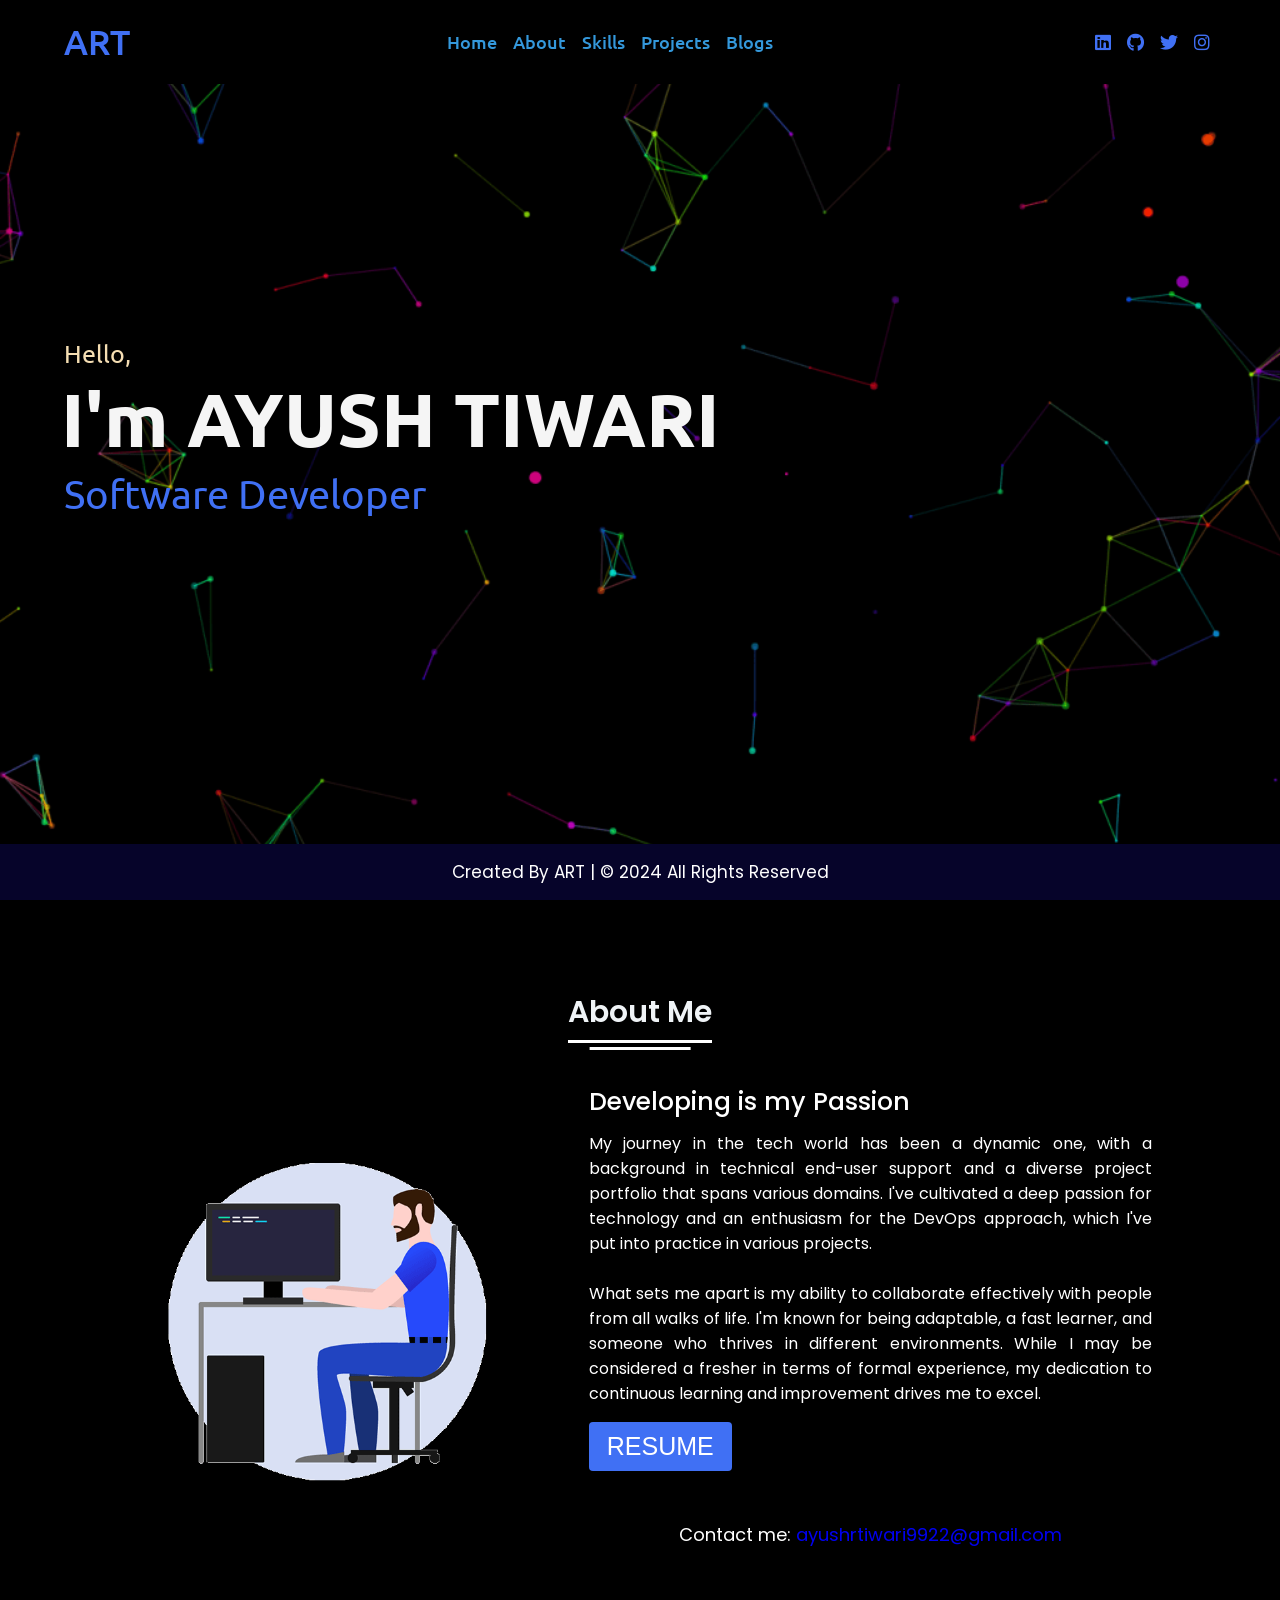
==== index.html @ af5b987f "Update index.html" ====
<!DOCTYPE html>
<!-- Website - www.codingnepalweb.com -->
<html lang="en" dir="ltr">
  <head>
    <meta charset="UTF-8" />
    <title>AYUSH TIWARI | Portfolio</title>
    <link rel="shortcut icon" type="image/x-icon" href="images/favicon.png">

    <link rel="stylesheet" href="style.css" />
    <!-- Fontawesome CDN Link -->
    <link rel="stylesheet" href="https://cdnjs.cloudflare.com/ajax/libs/font-awesome/5.15.2/css/all.min.css" />
    <link rel="stylesheet" type="text/css" href="https://cdnjs.cloudflare.com/ajax/libs/animate.css/4.1.1/animate.min.css">
    <meta name="viewport" content="width=device-width, initial-scale=1.0" />
  </head>
  <body>
    <!-- Move to up button -->
    <div class="scroll-button">
      <a href="#home"><i class="fas fa-arrow-up"></i></a>
    </div>
    <!-- navgaition menu -->
    <nav>
      <div class="navbar">
        <div class="logo"><a href="#">ART</a></div>
        <ul class="menu">
          <li><a href="#home">Home</a></li>
          <li><a href="#about">About</a></li>
          <li><a href="skills.html">Skills</a></li>
          <li><a href="project.html">Projects</a></li>
          <li><a href="https://tiwariayush.hashnode.dev/">Blogs</a></li>
         
          <div class="cancel-btn">
            <i class="fas fa-times"></i>
          </div>
        </ul>
        <div class="media-icons">
          <a href="https://www.linkedin.com/in/ayushrtiwari11/"><i class="fab fa-linkedin"></i></a>
          <a href="https://github.com/AyushTiwari1107">  <i class="fab fa-github"></i></a>
          <a href="https://twitter.com/ayushtiwari2070"><i class="fab fa-twitter"></i>
          <a href="https://www.instagram.com/im_ayush_tiwari11"><i class="fab fa-instagram"></i>
        </a>
        </div>
      </div>
      <div class="menu-btn">
        <i class="fas fa-bars"></i>
      </div>
    </nav>

    <!-- Home Section Start -->
    <section class="home" id="home">
      <div class="home-content">
        <div class="text">
          <div class="text-one animated fadeIn">Hello,</div>
          <div class="text-two animated slideInLeft">I'm AYUSH TIWARI</div>
          <div class="text-three animated slideInRight">Software Developer</div>
        </div>
      </div>
    </section>

    <!-- About Section Start -->
    <section class="about" id="about">
      <div class="content">
        <div class="title"><span>About Me</span></div>
        <div class="about-details">
          <div class="left">
            <img src="images/about.gif" alt="" />
          </div>
          <div class="right">
            <div class="topic">Developing is my Passion</div>
            <p>
                My journey in the tech world has been a dynamic one, with a background in technical end-user support and a diverse project portfolio that spans various domains. I've cultivated a deep passion for technology and an enthusiasm for the DevOps approach, which I've put into practice in various projects.
</p><br><p>
                What sets me apart is my ability to collaborate effectively with people from all walks of life. I'm known for being adaptable, a fast learner, and someone who thrives in different environments. While I may be considered a fresher in terms of formal experience, my dedication to continuous learning and improvement drives me to excel.
                
            
            </p>
            <div class="button">
  <a href="https://ayush3020.tiiny.site/">
    <button>RESUME</button>
  </a>  
</div>
<div class="center-line">
  Contact me: <a href="https://mail.google.com/"  class="email-link">ayushrtiwari9922@gmail.com</a>
</div>
        </div>
      </div>
    </section>
    <!-- My Skill Section Start 
  Section Tag and Other Div will same where we need to put same CSS 
    <section class="skills" id="skills">
      <div class="content">
        <div class="title"><span>My Skills</span></div>
        <div class="skills-details">
          <div class="text">
            <div class="topic">Skills Reflects Our Knowledge</div>
            <div class="aboutline">
           Languages: Java, Python, C, Javascript, PHP, HTML, CSS <br>
            Cloud Computing : Azure & AWS <br>
               Database : MySQL <br>
                   Devops tools : Selenium, Jenkins, Ansible ,Docker ,Jira <br>
                       Others: Mobile Development, Backend Development, Web Frontend, UI Design <br>
                    </div>
          </div>
          <div class="boxes">
            <div class="box">
              <div class="topic">JAVA</div>
              <div class="per">90%</div>
            </div>
            <div class="box">
              <div class="topic">DEVOPS</div>
              <div class="per">80%</div>
            </div>
            <div class="box">
              <div class="topic">JavaScript</div>
              <div class="per">70%</div>
            </div>
            <div class="box">
              <div class="topic">SQL</div>
              <div class="per">60%</div>
            </div>
          </div>
        </div>
      </div>
    </section>

  My Services Section Start
    <section class="services" id="services">
      <div class="content">
        <div class="title"><span>My Projects</span></div>
        <div class="boxes">
          <div class="box">
            <div class="icon">
              <i class="fas fa-desktop"></i>
            </div>
            <div class="topic">Virtual Debate System</div>
            <p>Developed an online platform enabling users to schedule, participate-in, and watch real time debates.</p>
        
            <p>Designed and developed a User Dashboard for personalized user experiences.</p>
            <p>Implemented Virtual Debate Scheduling with Agaro.io for efficient management.</p>
            <p>Enabled Real-time Video Streaming through WebRTC technology.</p>
          
          </div>
          <div class="box">
            <div class="icon">
                <i class="fas fa-comment"></i>

            </div>
            <div class="topic">Chatting Application</div>
            <p>Designed and implemented user-friendly interfaces, integrated multimedia sharing, and ensured data
                encryption for security.</p>
            <p>Demonstrated strong problem-solving, teamwork, and software development skills in delivering a user-centric
                communication tool.</p>
          </div>
          <div class="box">
            <div class="icon">
                <i class="fas fa-university"></i>
            </div>
            <div class="topic">Bank Management System</div>
            <p>Online Platform to run and manage all the bank functionalities.</p>
            <p> Designed and deployed user-friendly interfaces for account management, transaction processing, and
                customer interactions.
            </p><p> Showcased proficiency in software development, significantly enhancing the bank's operational efficiency and
                customer service quality.</p>
          </div>
          <div class="box">
            <div class="icon">
                <i class="fas fa-train"></i>

            </div>
            <div class="topic">Railway Ticket Booking System</div>
            <p>Designed and implemented user-friendly interfaces for ticket reservations, cancellations, and inquiries.</p>
        <p> Integrated payment gateways for seamless transactions. </p> 
        <p>Developed a secure authentication system for user accounts and profiles.</p>
    <p> Engineered a real-time ticket availability checker using database technologies (e.g. SQL)</p>
          </div>
          <div class="box">
            <div class="icon">
                <i class="fas fa-heart"></i>

            </div>
            <div class="topic">Health and Fitness Application</div>
            <p>Empowers users to track their physical activities, monitor nutrition, and set personalized health goals. </p> <p>It provides a comprehensive platform for improving overall well-being through workout plans, nutrition tracking, and community support, all easily accessible on mobile devices.</p>
          </div>
          <div class="box">
            <div class="icon">
                <i class="fas fa-music"></i>
            </div>
            <div class="topic">Music Player GUI</div>
            <p>Provides users an intuitive interface for users to play, organize, and control their music library. </p> <p> It typically features playback controls, a playlist view, and options for searching and categorizing songs, enhancing the user's music listening experience.</p>
          </div>
        </div>
      </div>
    </section>

     Contact Me section Start 
    <section class="contact" id="contact">
      <div class="content">
        <div class="title"><span>Contact Me</span></div>
       
         
           
        <div class="row mt-4">
           

            <div class="col-lg-6">
             
            <form action="#" method="post">
                    <input type="text" name="name" class="form-control mt-3" placeholder="Name">
                    <input type="email" name="email" class="form-control mt-3" placeholder="Email">
                    <input type="text" name="subject" class="form-control mt-3" placeholder="Subject">
                    <div class="mb-3 mt-3">
                        <textarea class="form-control" rows="5" id="comment" name="project_details" placeholder="Project Details"></textarea>
                    </div>
                
                <button name="submit" type="submit" class="btn btn-success mt-3">Contact Me</button>
                </form>
                
            </div>

        </div>

        </div>
      </div>
    </section>
-->
    <!-- Footer Section Start -->
    <footer>
      <div class="text">
        <span>Created By ART</a> | &#169; 2024 All Rights Reserved</span>
      </div>
    </footer>

    <script src="script.js"></script>
  </body>
</html>
---- style.css ----
/* Google Font CDN Link */
@import url('https://fonts.googleapis.com/css2?family=Poppins:wght@400;500;600;700&family=Ubuntu:wght@400;500;700&display=swap');
*{
  margin: 0;
  padding: 0;
  box-sizing: border-box;
  text-decoration: none;
  scroll-behavior: smooth;
}

/* Custom Scroll Bar CSS */
::-webkit-scrollbar {
    width: 10px;
}
::-webkit-scrollbar-track {
    background: #06042a;
}
::-webkit-scrollbar-thumb {
    background: #06042a;
    border-radius: 12px;
    transition: all 0.3s ease;
}

::-webkit-scrollbar-thumb:hover {
    background: #06042a;
}
/* navbar styling */
nav{
  position: fixed;
  width: 100%;
  padding: 20px 0;
  z-index: 998;
  transition: all 0.3s ease;
  font-family: 'Ubuntu', sans-serif;
}




nav.sticky{
  background: #06042a;
  padding: 13px 0;
}
nav .navbar{
  width: 90%;
  display: flex;
  justify-content: space-between;
  align-items: center;
  margin: auto;
}
nav .navbar .logo a{
  font-weight: 500;
  font-size: 35px;
  color: #4070f4;
}
nav.sticky .navbar .logo a{
  color: #fff;
}
nav .navbar .menu{
  display: flex;
  position: relative;
}
nav .navbar .menu li{
  list-style: none;
  margin: 0 8px;
}
.navbar .menu a{
  font-size: 18px;
  font-weight: 500;
  color: #3498db;
  padding: 6px 0;
  transition: all 0.4s ease;
}
.navbar .menu a:hover{
  color: #4070f4;
}
nav.sticky .menu a{
  color: #FFF;
}
nav.sticky .menu a:hover{
  color: #0E2431;
}
.navbar .media-icons a{
  color: #4070f4;
  font-size: 18px;
  margin: 0 6px;
}
nav.sticky .media-icons a{
  color: #FFF;
}

/* Side Navigation Menu Button CSS */
nav .menu-btn,
.navbar .menu .cancel-btn{
  position: absolute;
  color: #fff;
  right: 30px;
  top: 20px;
  font-size: 20px;
  cursor: pointer;
  transition: all 0.3s ease;
  display: none;
}
nav .menu-btn{
  color: #4070f4;
}
nav.sticky .menu-btn{
  color: #FFF;
}
.navbar .menu .menu-btn{
  color: #fff;
}

/* home section styling */
.home{
  height: 100vh;
  width: 100%;
  background: url("images/background.webp") no-repeat;
  background-size: cover;
  background-position: center;
  background-attachment: fixed;
  font-family: 'Ubuntu', sans-serif;
}
.home .home-content{
  width: 90%;
  height: 100%;
  margin: auto;
  display: flex;
  flex-direction: column;
  justify-content: center;
}
.home .text-one{
  font-size: 25px;
  color: wheat;
}
.home .text-two{
  color: whitesmoke;
  font-size: 75px;
  font-weight: 600;
  margin-left: -3px;
}
.home .text-three{
  font-size: 40px;
  margin: 5px 0;
  color: #4070f4;
}
.home .text-four{
  font-size: 23px;
  margin: 5px 0;
  color: #0E2431;
}
.home .button{
  margin: 14px 0;
}
.home .button button{
  outline: none;
  padding: 8px 16px;
  border-radius: 6px;
  font-size: 25px;
  font-weight: 400;
  background: #4070f4;
  color: #fff;
  cursor: pointer;
  border: 2px solid transparent;
  transition: all 0.4s ease;
}
.home .button button:hover{
  border-color: whitesmoke;
  background-color: #06042a;
  color: #4070f4;
}

/* Add these animations to your stylesheet */
.animated {
  animation-duration: 1s;
  animation-fill-mode: both;
}

@keyframes fadeIn {
  from {
    opacity: 0;
  }
  to {
    opacity: 1;
  }
}

@keyframes slideInLeft {
  from {
    transform: translateX(-100px);
    opacity: 0;
  }
  to {
    transform: translateX(0);
    opacity: 1;
  }
}

@keyframes slideInRight {
  from {
    transform: translateX(100px);
    opacity: 0;
  }
  to {
    transform: translateX(0);
    opacity: 1;
  }
}




.center-line :hover {
    color: #3498db; 
    transition: color 0.3s;/* Change the text color to a bright color, e.g., #ff8c00, on hover */
}


.center-line {
  text-align: center;
  color: #fff; /* White font color */
  background-color: #000; /* Background color */
  padding: 10px;
  font-size: 18px;
  margin-top: 40px; /* Adjust this value to shift the line downwards */
}



/* About Section Styling */

section{
  background-color: black;
  padding-top: 40px;
  padding-bottom: 80px;
}
section .content{
  background-color: black;
  width: 80%;
  margin: 50px auto;
  font-family: 'Poppins', sans-serif;
}
.about .about-details{
  background-color: black;
  display: flex;
  justify-content: space-between;
  align-items: center;
}
section .title{
  display: flex;
  justify-content: center;
  margin-bottom: 40px;
}
section .title span{
  color: #eff3f6;
  font-size: 30px;
  font-weight: 600;
  position: relative;
  padding-bottom: 8px;
}
section .title span::before,
section .title span::after{
  content: '';
  position: absolute;
  height: 3px;
  width: 100%;
  background: #fff;
  left: 0;
  bottom: 0;
}
section .title span::after{
  bottom: -7px;
  width: 70%;
  left: 50%;
  transform: translateX(-50%);
}
.about .about-details .left{
  width: 45%;
}
.about .left img{
  height: 400px;
  width: 400px;
  object-fit: cover;
  border-radius: 12px;
}
.about-details .right{
  width: 55%;
}
section  .topic{
  color: #fff;
  font-size: 25px;
  font-weight: 500;
  margin-bottom: 10px;
}

section  .aboutline{
    color: #FFF;
    font-size: 20px;
    font-weight: 500;
    margin-bottom: 10px;
  }
.about-details .right p{
  text-align: justify;
  color: #FFF;
}
section .button{
  margin: 16px 0;
}
section .button button{
  outline: none;
  padding: 8px 16px;
  border-radius: 4px;
  font-size: 25px;
  font-weight: 400;
  background: #4070f4;
  color: #fff;
  border: 2px solid transparent;
  cursor: pointer;
  transition: all 0.4s ease;
}
section .button button:hover{
  border-color: #4070f4;
  background-color: #fff;
  color: #4070f4;
}

 /* My Skills CSS */
 .skills{
   background: #F0F8FF;
 }
 .skills .content{
   padding: 40px 0;
 }
 .skills .skills-details{
   display: flex;
   justify-content: space-between;
   align-items: center;
 }
 .skills-details .text{
   width: 50%;
 }
 .skills-details p{
   color: #0E2431;
   text-align: justify;
 }
.skills .skills-details .experience{
  display: flex;
  align-items: center;
  margin: 0 10px;
}
.skills-details .experience .num{
  color: #0E2431;
  font-size: 80px;
}
.skills-details .experience .exp{
  color: #0E2431;
  margin-left: 20px;
  font-size: 18px;
  font-weight: 500;
  margin: 0 6px;
}
.skills-details .boxes{
  width: 45%;
  display: flex;
  flex-wrap: wrap;
  justify-content: space-between;
}
.skills-details .box{
  width: calc(100% / 2 - 20px);
  margin: 20px 0;
}
.skills-details .boxes .topic{
  font-size: 20px;
  color: #4070f4;
}
.skills-details .boxes .per{
  font-size: 60px;
  color: #4070f4;
}

/* My Services CSS */
.services .boxes{
  display: flex;
  flex-wrap: wrap;
  justify-content: space-between;
}
.services .boxes .box{
  margin: 20px 0;
  width: calc(100% / 3 - 20px);
  text-align: center;
  border-radius: 12px;
  padding: 30px 10px;
  box-shadow: 0 5px 10px rgba(0, 0, 0, 0.12);
  cursor: default;
  transition: all 0.4s ease;
}
.services .boxes .box:hover{
  background: #4070f4;
  color: black;
}
.services .boxes .box .icon{
  height: 50px;
  width: 50px;
  background: #4070f4;
  border-radius: 50%;
  text-align: center;
  line-height: 50px;
  font-size: 18px;
  color:black;
  margin: 0 auto 10px auto;
  transition: all 0.4s ease;
}
.boxes .box:hover .icon{
  background-color: black;
  color: #4070f4;
}
.services .boxes .box:hover .topic,
.services .boxes .box:hover p{
  color: #0E2431;
  transition: all 0.4s ease;
}
.services .boxes .box:hover .topic,
.services .boxes .box:hover p{
  color: #fff;
}
/* Contact Me CSS */
.contact{
  background: #06042a;
}
.contact .content{
  margin: 0 auto;
  padding: 30px 0;
}
.contact .text{
  width: 80%;
  text-align: center;
  margin: auto;
}

/* Footer CSS */
footer{
  background: #06042a;
  position: fixed;
  bottom: 0; 
  left: 0; 
  right: 0;
  padding: 15px 0;
  text-align: center;
  font-family: 'Poppins', sans-serif;
}
footer .text span{
  font-size: 17px;
  font-weight: 400;
  color: #fff;
}
footer .text span a{
  font-weight: 500;
  color: #FFF;
}
footer .text span a:hover{
  text-decoration: underline;
}
/* Scroll TO Top Button CSS */
.scroll-button a{
  position: fixed;
  bottom: 20px;
  right: 20px;
  color: #fff;
  background: #06042a;
  padding: 7px 12px;;
  font-size: 18px;
  border-radius: 6px;
  box-shadow: rgba(0, 0, 0, 0.15);
  display: none;
}

/* Responsive Media Query */
@media (max-width: 1190px) {
  section .content{
    width: 85%;
  }
}
@media (max-width: 1000px) {
  .about .about-details{
    justify-content: center;
    flex-direction: column;
  }
  .about .about-details .left{
    display: flex;
    justify-content: center;
    width: 100%;
  }
  .about-details .right{
    width: 90%;
    margin: 40px 0;
  }
  .services .boxes .box{
    margin: 20px 0;
    width: calc(100% / 2 - 20px);
  }
}
@media (max-width: 900px) {
  .about .left img{
    height: 350px;
    width: 350px;
  }
}

@media (max-width: 750px) {
  nav .navbar{
    width: 90%;
  }
  nav .navbar .menu{
    position: fixed;
    left: -100%;
    top: 0;
    background: #0E2431;
    height: 100vh;
    max-width: 400px;
    width: 100%;
    padding-top: 60px;
    flex-direction: column;
    align-items: center;
    transition: all 0.5s ease;
  }
  .navbar.active .menu{
    left: 0;
  }
  nav .navbar .menu a{
    font-size: 23px;
    display: block;
    color: #fff;
    margin: 10px 0;
  }
  nav.sticky .menu a:hover{
    color: #4070f4;
  }
  nav .navbar .media-icons{
    display: none;
  }
  nav .menu-btn,
  .navbar .menu .cancel-btn{
    display: block;
  }
  .home .text-two{
    font-size: 65px;
  }
  .home .text-three{
    font-size: 35px;
  }
  .skills .skills-details{
    align-items: center;
    justify-content: center;
    flex-direction: column;
  }
  .skills-details .text{
    width: 100%;
    margin-bottom: 50px;
  }
  .skills-details .boxes{
    justify-content: center;
    align-items: center;
    width: 100%;
  }
  .services .boxes .box{
    margin: 20px 0;
    width: 100%;
  }
  .contact .text{
    width: 100%;
}
}

  /* Center the form using flexbox */
  .col-lg-6 {
    display: flex;
    flex-direction: column;
    align-items: center;
    justify-content: center;
    height: 50vh;
  }

  /* Style the form elements */
  form {
    padding: 10px;
    width: 100%;
    max-width: 400px;
  }

  input[type="text"],
  input[type="email"],
  input[type="text"],
  textarea {
    width: 100%;
    padding: 10px;
    margin: 10px 0;
    border: 1px solid #ccc;
    border-radius: 5px;
    font-size: 16px;
  }

  .btn {
    background-color: #3498db;
    color: #fff;
    padding: 10px 20px;
    border: none;
    border-radius: 5px;
    cursor: pointer;
    font-size: 18px;
    transition: background-color 0.3s ease;
  }

  .btn:hover {
    background-color: #217dbb;
  }



@media (max-width: 500px){
  .home .text-two{
    font-size: 55px;
  }
  .home .text-three{
    font-size: 33px;
  }
  .skills-details .boxes .per{
    font-size: 50px;
    color: #4070f4;
  }
}




body {
  background-image: url('Images/background.webp');
  background-size: cover;
  background-repeat: no-repeat;
  background-attachment: fixed;
  background-color: #0E2431; /* Dark background color */
}

.container {
  padding-top: 20px;
  max-width: 1000px;
  margin: 0 auto;
  padding: 20px;
  border-radius: 20px;
  box-shadow: 0 0 10px rgba(0, 0, 0, 0.5);
}

.row {
  display: flex;
  flex-wrap: wrap;
  justify-content: space-between;
}

.col-lg-4 {
  flex: 0 0 calc(33.33% - 10px); /* Adjust the width of the card views with some spacing */
  margin: 5px;
}

.card-title {
text-align: center;
}
.card {
  width: 300px; 
  height: 250px; 
  background-color: #fff; /* White background color for the card views */
  border: 1px solid #ccc; /* Border color for the card views */
  border-radius: 10px;
  transition: transform 0.2s;
}

.card:hover {
  transform: scale(1.05);
}

.card-body {
  padding: 10px;
}

.servicesIcon {
  font-size: 2em;
  margin-bottom: 15px;
  color: #4070f4;
  font-size: 36px;
text-align: center;
width: 100%;
}

nav {
  position: fixed;
  width: 100%;
  padding: 20px 0;
  z-index: 998;
  transition: all 0.3s ease;
  font-family: 'Ubuntu', sans-serif;
  background-color: black; /* Black background for the navigation bar */
}

.home {
height: 100vh;
width: 100%;
background: url("images/background.webp") no-repeat;
background-size: cover;
background-position: center;
background-attachment: fixed;
font-family: 'Ubuntu', sans-serif;
}


.center-line {
text-align: center;
color: #fff; /* White font color */
background-color: #000; /* Background color */
padding: 10px;
font-size: 18px;
margin-top: 40px; /* Adjust this value to shift the line downwards */
}
.center-line :hover {
color: #3498db;
transition: color 0.3s;
}


h1 {
padding-top: 30px;
text-align: center;
color: #fff; /* White color for the "Skills" heading */
margin-bottom: 20px;
font-size: 36px; /* Customize the font size */
font-family: 'Arial', sans-serif; /* Customize the font family */
}

.text-center {
  padding-top: 80px;
  text-align: center;
}

/* Additional CSS to center the button within the div */
.text-center a {
  display: inline-block; /* Make the link a block-level element */
}


.card-footer {
  text-align: center;
  padding: 10px;
}
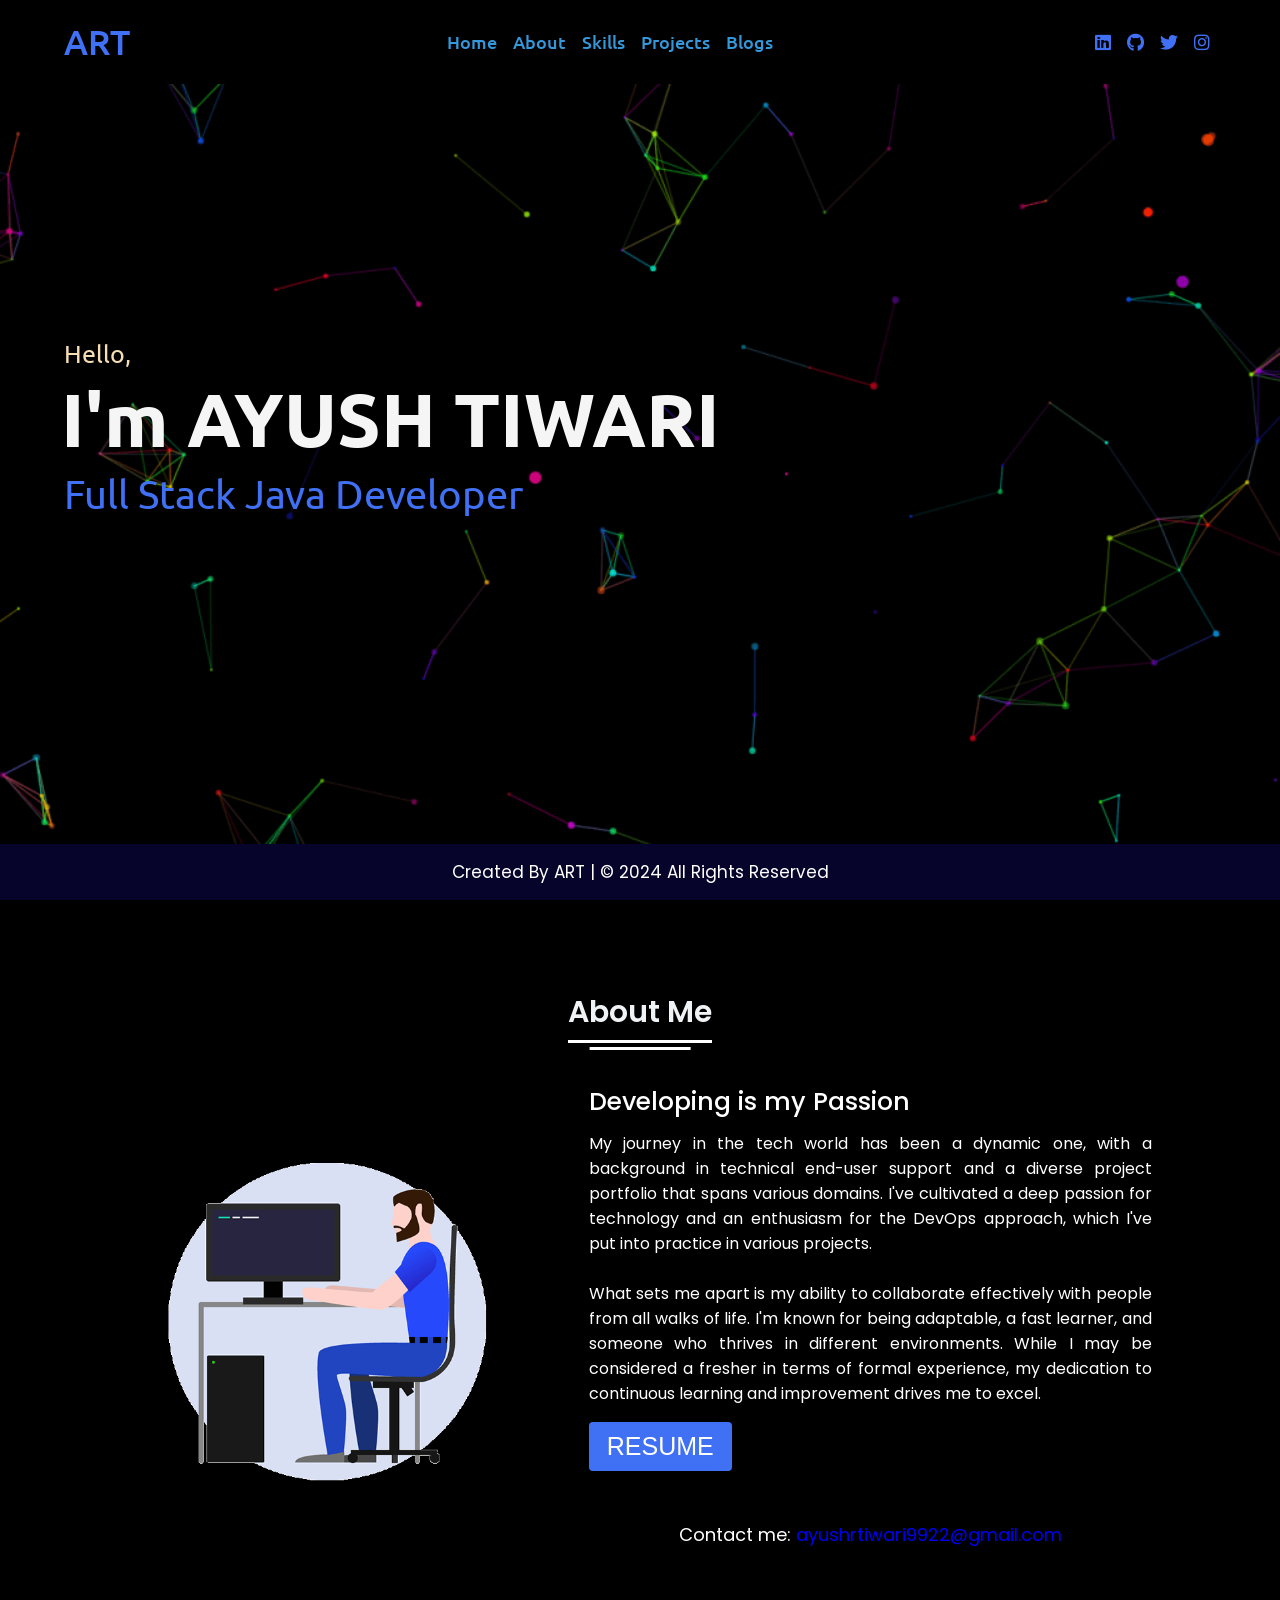
==== commit 9d759e0b: "Update index.html" ====
--- a/index.html
+++ b/index.html
@@ -51,7 +51,7 @@
         <div class="text">
           <div class="text-one animated fadeIn">Hello,</div>
           <div class="text-two animated slideInLeft">I'm AYUSH TIWARI</div>
-          <div class="text-three animated slideInRight">Software Developer</div>
+          <div class="text-three animated slideInRight">Full Stack Java Developer </div>
         </div>
       </div>
     </section>
@@ -73,11 +73,10 @@
                 
             
             </p>
-            <div class="button">
-  <a href="https://ayush3020.tiiny.site/">
-    <button>RESUME</button>
-  </a>  
-</div>
+             <div class="button">
+              <a href="Ayush Tiwari SDE.pdf" target="_blank"><button>RESUME</button></a>
+            </div>
+
 <div class="center-line">
   Contact me: <a href="https://mail.google.com/"  class="email-link">ayushrtiwari9922@gmail.com</a>
 </div>
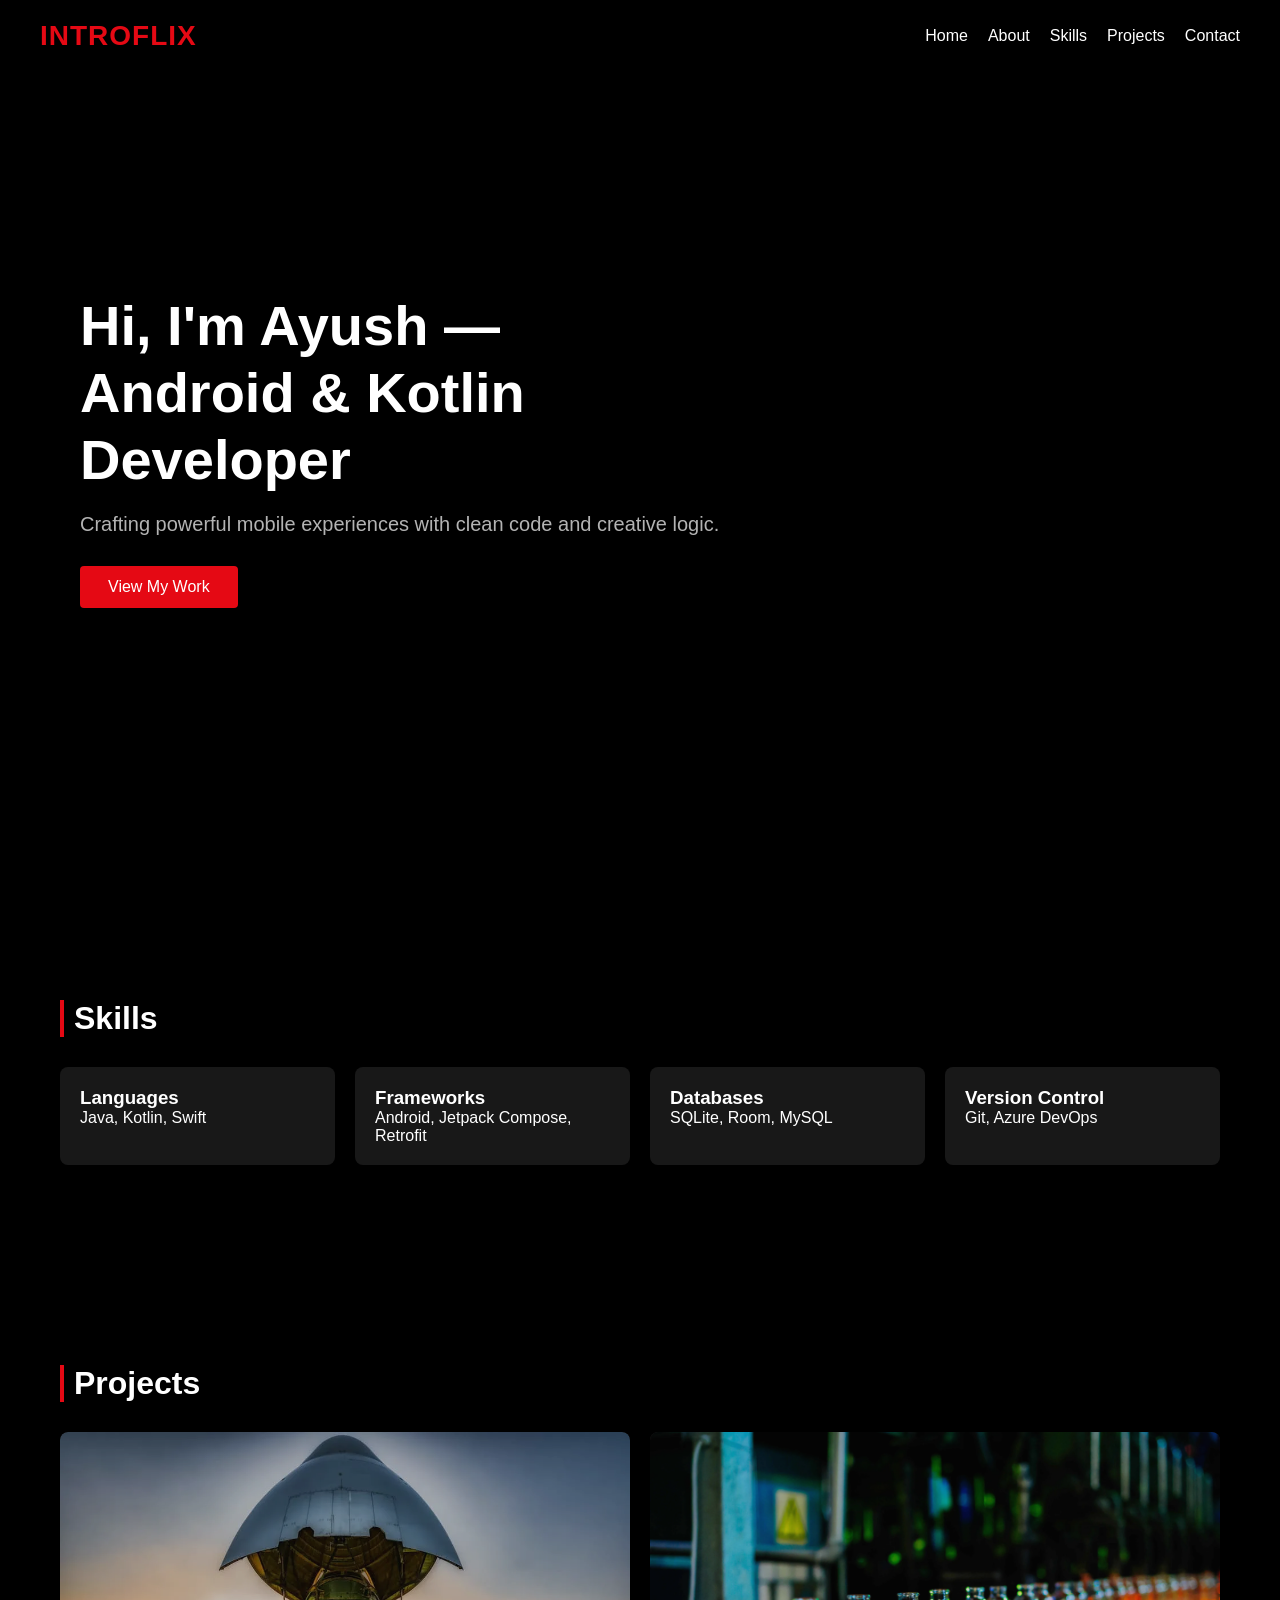
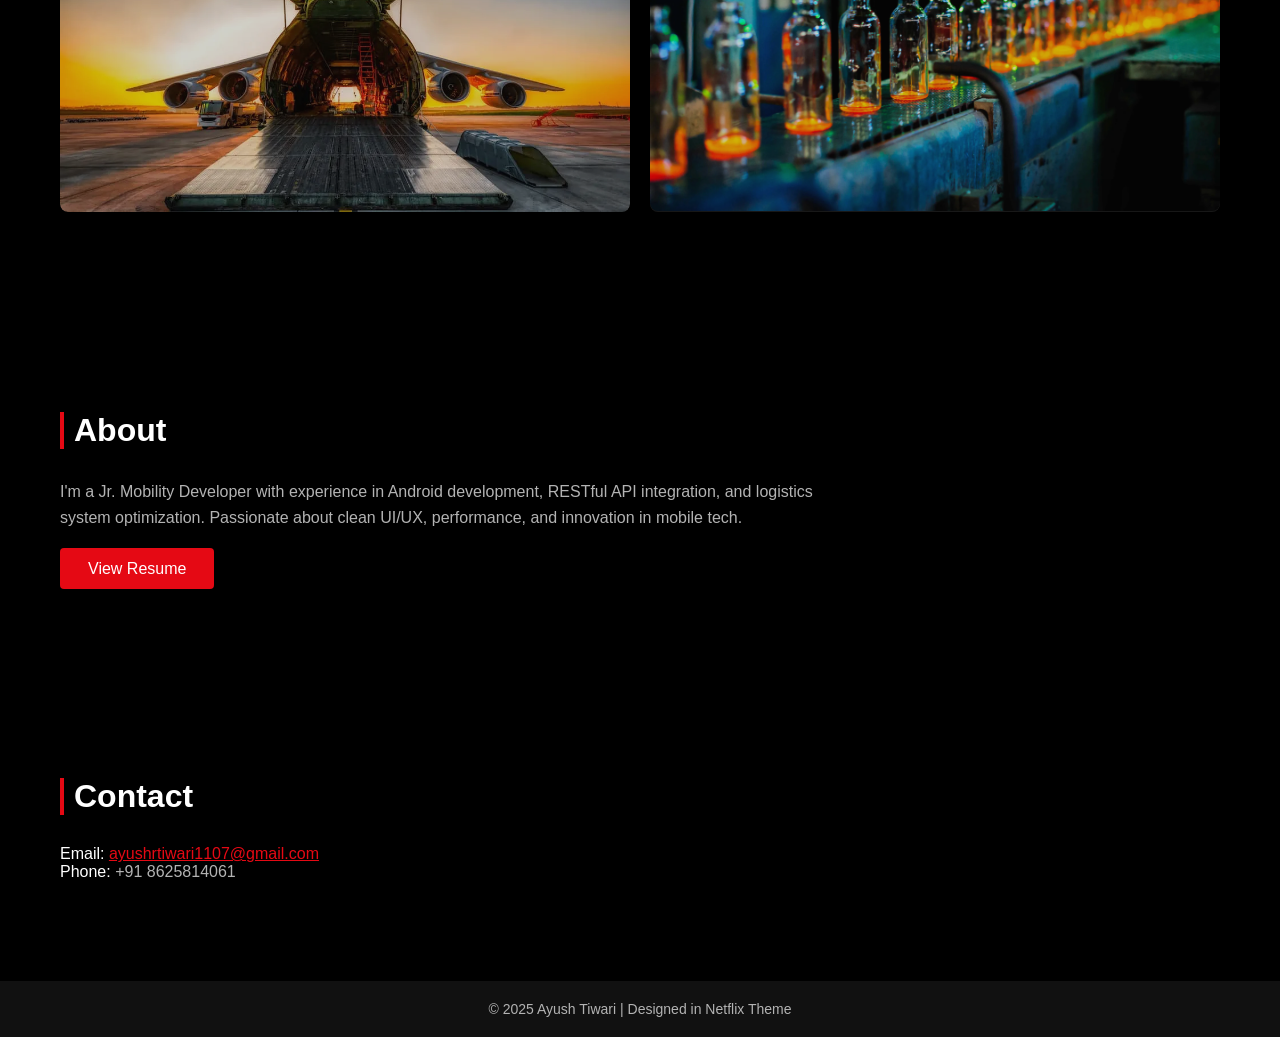
==== commit f31736c9: "portfolio file name changed" ====
--- a/index.html
+++ b/index.html
@@ -1,233 +1,128 @@
-<!DOCTYPE html>
-<!-- Website - www.codingnepalweb.com -->
-<html lang="en" dir="ltr">
-  <head>
-    <meta charset="UTF-8" />
-    <title>AYUSH TIWARI | Portfolio</title>
-    <link rel="shortcut icon" type="image/x-icon" href="images/favicon.png">
-
-    <link rel="stylesheet" href="style.css" />
-    <!-- Fontawesome CDN Link -->
-    <link rel="stylesheet" href="https://cdnjs.cloudflare.com/ajax/libs/font-awesome/5.15.2/css/all.min.css" />
-    <link rel="stylesheet" type="text/css" href="https://cdnjs.cloudflare.com/ajax/libs/animate.css/4.1.1/animate.min.css">
-    <meta name="viewport" content="width=device-width, initial-scale=1.0" />
-  </head>
-  <body>
-    <!-- Move to up button -->
-    <div class="scroll-button">
-      <a href="#home"><i class="fas fa-arrow-up"></i></a>
-    </div>
-    <!-- navgaition menu -->
-    <nav>
-      <div class="navbar">
-        <div class="logo"><a href="#">ART</a></div>
-        <ul class="menu">
-          <li><a href="#home">Home</a></li>
-          <li><a href="#about">About</a></li>
-          <li><a href="skills.html">Skills</a></li>
-          <li><a href="project.html">Projects</a></li>
-          <li><a href="https://tiwariayush.hashnode.dev/">Blogs</a></li>
-         
-          <div class="cancel-btn">
-            <i class="fas fa-times"></i>
-          </div>
-        </ul>
-        <div class="media-icons">
-          <a href="https://www.linkedin.com/in/ayushrtiwari11/"><i class="fab fa-linkedin"></i></a>
-          <a href="https://github.com/AyushTiwari1107">  <i class="fab fa-github"></i></a>
-          <a href="https://twitter.com/ayushtiwari2070"><i class="fab fa-twitter"></i>
-          <a href="https://www.instagram.com/im_ayush_tiwari11"><i class="fab fa-instagram"></i>
-        </a>
-        </div>
-      </div>
-      <div class="menu-btn">
-        <i class="fas fa-bars"></i>
-      </div>
-    </nav>
-
-    <!-- Home Section Start -->
-    <section class="home" id="home">
-      <div class="home-content">
-        <div class="text">
-          <div class="text-one animated fadeIn">Hello,</div>
-          <div class="text-two animated slideInLeft">I'm AYUSH TIWARI</div>
-          <div class="text-three animated slideInRight">Full Stack Java Developer </div>
-        </div>
-      </div>
-    </section>
-
-    <!-- About Section Start -->
-    <section class="about" id="about">
-      <div class="content">
-        <div class="title"><span>About Me</span></div>
-        <div class="about-details">
-          <div class="left">
-            <img src="images/about.gif" alt="" />
-          </div>
-          <div class="right">
-            <div class="topic">Developing is my Passion</div>
-            <p>
-                My journey in the tech world has been a dynamic one, with a background in technical end-user support and a diverse project portfolio that spans various domains. I've cultivated a deep passion for technology and an enthusiasm for the DevOps approach, which I've put into practice in various projects.
-</p><br><p>
-                What sets me apart is my ability to collaborate effectively with people from all walks of life. I'm known for being adaptable, a fast learner, and someone who thrives in different environments. While I may be considered a fresher in terms of formal experience, my dedication to continuous learning and improvement drives me to excel.
-                
-            
-            </p>
-             <div class="button">
-              <a href="Ayush Tiwari SDE.pdf" target="_blank"><button>RESUME</button></a>
-            </div>
-
-<div class="center-line">
-  Contact me: <a href="https://mail.google.com/"  class="email-link">ayushrtiwari9922@gmail.com</a>
-</div>
-        </div>
-      </div>
-    </section>
-    <!-- My Skill Section Start 
-  Section Tag and Other Div will same where we need to put same CSS 
-    <section class="skills" id="skills">
-      <div class="content">
-        <div class="title"><span>My Skills</span></div>
-        <div class="skills-details">
-          <div class="text">
-            <div class="topic">Skills Reflects Our Knowledge</div>
-            <div class="aboutline">
-           Languages: Java, Python, C, Javascript, PHP, HTML, CSS <br>
-            Cloud Computing : Azure & AWS <br>
-               Database : MySQL <br>
-                   Devops tools : Selenium, Jenkins, Ansible ,Docker ,Jira <br>
-                       Others: Mobile Development, Backend Development, Web Frontend, UI Design <br>
-                    </div>
-          </div>
-          <div class="boxes">
-            <div class="box">
-              <div class="topic">JAVA</div>
-              <div class="per">90%</div>
-            </div>
-            <div class="box">
-              <div class="topic">DEVOPS</div>
-              <div class="per">80%</div>
-            </div>
-            <div class="box">
-              <div class="topic">JavaScript</div>
-              <div class="per">70%</div>
-            </div>
-            <div class="box">
-              <div class="topic">SQL</div>
-              <div class="per">60%</div>
-            </div>
-          </div>
-        </div>
-      </div>
-    </section>
-
-  My Services Section Start
-    <section class="services" id="services">
-      <div class="content">
-        <div class="title"><span>My Projects</span></div>
-        <div class="boxes">
-          <div class="box">
-            <div class="icon">
-              <i class="fas fa-desktop"></i>
-            </div>
-            <div class="topic">Virtual Debate System</div>
-            <p>Developed an online platform enabling users to schedule, participate-in, and watch real time debates.</p>
-        
-            <p>Designed and developed a User Dashboard for personalized user experiences.</p>
-            <p>Implemented Virtual Debate Scheduling with Agaro.io for efficient management.</p>
-            <p>Enabled Real-time Video Streaming through WebRTC technology.</p>
-          
-          </div>
-          <div class="box">
-            <div class="icon">
-                <i class="fas fa-comment"></i>
-
-            </div>
-            <div class="topic">Chatting Application</div>
-            <p>Designed and implemented user-friendly interfaces, integrated multimedia sharing, and ensured data
-                encryption for security.</p>
-            <p>Demonstrated strong problem-solving, teamwork, and software development skills in delivering a user-centric
-                communication tool.</p>
-          </div>
-          <div class="box">
-            <div class="icon">
-                <i class="fas fa-university"></i>
-            </div>
-            <div class="topic">Bank Management System</div>
-            <p>Online Platform to run and manage all the bank functionalities.</p>
-            <p> Designed and deployed user-friendly interfaces for account management, transaction processing, and
-                customer interactions.
-            </p><p> Showcased proficiency in software development, significantly enhancing the bank's operational efficiency and
-                customer service quality.</p>
-          </div>
-          <div class="box">
-            <div class="icon">
-                <i class="fas fa-train"></i>
-
-            </div>
-            <div class="topic">Railway Ticket Booking System</div>
-            <p>Designed and implemented user-friendly interfaces for ticket reservations, cancellations, and inquiries.</p>
-        <p> Integrated payment gateways for seamless transactions. </p> 
-        <p>Developed a secure authentication system for user accounts and profiles.</p>
-    <p> Engineered a real-time ticket availability checker using database technologies (e.g. SQL)</p>
-          </div>
-          <div class="box">
-            <div class="icon">
-                <i class="fas fa-heart"></i>
-
-            </div>
-            <div class="topic">Health and Fitness Application</div>
-            <p>Empowers users to track their physical activities, monitor nutrition, and set personalized health goals. </p> <p>It provides a comprehensive platform for improving overall well-being through workout plans, nutrition tracking, and community support, all easily accessible on mobile devices.</p>
-          </div>
-          <div class="box">
-            <div class="icon">
-                <i class="fas fa-music"></i>
-            </div>
-            <div class="topic">Music Player GUI</div>
-            <p>Provides users an intuitive interface for users to play, organize, and control their music library. </p> <p> It typically features playback controls, a playlist view, and options for searching and categorizing songs, enhancing the user's music listening experience.</p>
-          </div>
-        </div>
-      </div>
-    </section>
-
-     Contact Me section Start 
-    <section class="contact" id="contact">
-      <div class="content">
-        <div class="title"><span>Contact Me</span></div>
-       
-         
-           
-        <div class="row mt-4">
-           
-
-            <div class="col-lg-6">
-             
-            <form action="#" method="post">
-                    <input type="text" name="name" class="form-control mt-3" placeholder="Name">
-                    <input type="email" name="email" class="form-control mt-3" placeholder="Email">
-                    <input type="text" name="subject" class="form-control mt-3" placeholder="Subject">
-                    <div class="mb-3 mt-3">
-                        <textarea class="form-control" rows="5" id="comment" name="project_details" placeholder="Project Details"></textarea>
-                    </div>
-                
-                <button name="submit" type="submit" class="btn btn-success mt-3">Contact Me</button>
-                </form>
-                
-            </div>
-
-        </div>
-
-        </div>
-      </div>
-    </section>
--->
-    <!-- Footer Section Start -->
-    <footer>
-      <div class="text">
-        <span>Created By ART</a> | &#169; 2024 All Rights Reserved</span>
-      </div>
-    </footer>
-
-    <script src="script.js"></script>
-  </body>
-</html>
+<!DOCTYPE html>
+<html lang="en">
+<head>
+  <meta charset="UTF-8" />
+  <meta name="viewport" content="width=device-width, initial-scale=1.0" />
+  <title>AyushFlix | Portfolio</title>
+  <style>
+    *{margin:0;padding:0;box-sizing:border-box;font-family:'Poppins',sans-serif;}
+    body{background-color:#000;color:#fff;overflow-x:hidden;}
+    header{display:flex;justify-content:space-between;align-items:center;padding:20px 40px;background:rgba(0,0,0,0.8);position:fixed;width:100%;top:0;z-index:1000;}
+    .logo{color:#e50914;font-size:28px;font-weight:700;letter-spacing:1px;}
+    nav{display:flex;gap:20px;}
+    nav a{color:#fff;text-decoration:none;font-weight:500;transition:color .3s;}
+    nav a:hover{color:#e50914;}
+    .hamburger{display:none;flex-direction:column;cursor:pointer;}
+    .hamburger span{height:3px;width:25px;background:#fff;margin:4px 0;transition:0.4s;}
+    @media(max-width:768px){nav{display:none;flex-direction:column;position:absolute;top:70px;right:0;background:#111;width:200px;padding:20px;}
+      nav.active{display:flex;}
+      .hamburger{display:flex;}}
+
+    .intro{position:fixed;top:0;left:0;width:100%;height:100%;background:#000;display:flex;justify-content:center;align-items:center;z-index:2000;animation:fadeOut 3s ease 3s forwards;}
+    .intro span{font-size:60px;font-weight:700;color:#e50914;opacity:0;animation:fadeIn 2s forwards 0.5s;letter-spacing:4px;}
+    @keyframes fadeIn{to{opacity:1;}}
+    @keyframes fadeOut{to{opacity:0;visibility:hidden;}}
+
+    .hero{background:linear-gradient(to top,rgba(0,0,0,0.8),rgba(0,0,0,0.2)),url('https://images.unsplash.com/photo-1600402442481-cdf9a94e2d4d?auto=format&fit=crop&w=1400&q=80');height:100vh;background-size:cover;background-position:center;display:flex;flex-direction:column;justify-content:center;align-items:flex-start;padding-left:80px;text-shadow:0 2px 8px rgba(0,0,0,0.8);}
+    .hero h1{font-size:56px;margin-bottom:20px;max-width:600px;line-height:1.2;}
+    .hero p{font-size:20px;color:#b3b3b3;margin-bottom:30px;}
+    .btn-primary{background-color:#e50914;color:#fff;padding:12px 28px;border:none;border-radius:4px;font-size:16px;cursor:pointer;transition:background .3s;}
+    .btn-primary:hover{background-color:#f40612;}
+
+    section{padding:100px 60px;}
+    .section-title{font-size:32px;margin-bottom:30px;border-left:4px solid #e50914;padding-left:10px;}
+    .skills,.projects{display:grid;grid-template-columns:repeat(auto-fit,minmax(220px,1fr));gap:20px;}
+    .card{background-color:#181818;border-radius:8px;padding:20px;transition:transform .3s,box-shadow .3s;}
+    .card:hover{transform:scale(1.05);box-shadow:0 0 20px rgba(229,9,20,0.5);}
+
+    .project-card{position:relative;background-color:#181818;overflow:hidden;border-radius:8px;cursor:pointer;}
+    .project-card img{width:100%;display:block;border-radius:8px;transition:transform .4s ease,opacity .4s ease;opacity:0.8;}
+    .project-card:hover img{transform:scale(1.05);opacity:0.5;}
+    .project-info{position:absolute;top:50%;left:50%;transform:translate(-50%,-50%);text-align:center;opacity:0;transition:opacity .4s ease;}
+    .project-card:hover .project-info{opacity:1;}
+
+    footer{background-color:#111;text-align:center;padding:20px;color:#b3b3b3;font-size:14px;}
+    @media(max-width:768px){header{padding:15px 20px;} .hero{padding-left:30px;} .hero h1{font-size:36px;} section{padding:80px 20px;}}
+  </style>
+</head>
+<body>
+  <div class="intro"><span>INTROFLIX</span></div>
+  <header>
+    <div class="logo">INTROFLIX</div>
+    <div class="hamburger" onclick="toggleMenu()">
+      <span></span><span></span><span></span>
+    </div>
+    <nav id="menu">
+      <a href="#home">Home</a>
+      <a href="#about">About</a>
+      <a href="#skills">Skills</a>
+      <a href="#projects">Projects</a>
+      <a href="#contact">Contact</a>
+    </nav>
+  </header>
+
+  <section id="home" class="hero">
+    <h1>Hi, I'm Ayush — Android & Kotlin Developer</h1>
+    <p>Crafting powerful mobile experiences with clean code and creative logic.</p>
+    <button class="btn-primary" onclick="scrollToSection('projects')">View My Work</button>
+  </section>
+
+  <section id="skills">
+    <h2 class="section-title">Skills</h2>
+    <div class="skills">
+      <div class="card"><h3>Languages</h3><p>Java, Kotlin, Swift</p></div>
+      <div class="card"><h3>Frameworks</h3><p>Android, Jetpack Compose, Retrofit</p></div>
+      <div class="card"><h3>Databases</h3><p>SQLite, Room, MySQL</p></div>
+      <div class="card"><h3>Version Control</h3><p>Git, Azure DevOps</p></div>
+    </div>
+  </section>
+
+  <section id="projects">
+    <h2 class="section-title">Projects</h2>
+    <div class="projects">
+      <div class="project-card" onclick="openProject('d_2_d.html')">
+	<img src="images/cargo-thumbnail.png" alt="Cargo Project" />
+        <div class="project-info">
+          <h3>D2D Logistics App</h3>
+          <p>Optimized routing and cost-effective tracking system.</p>
+        </div>
+      </div>
+      <div class="project-card" onclick="openProject('keva.html')">
+	<img src="images/perfume_thumbnail.jpg" alt="Perfume Project" />
+        <div class="project-info">
+          <h3>Perfume Management</h3>
+          <p>API and database integration for high-scale operations.</p>
+        </div>
+      </div>
+    </div>
+  </section>
+
+ <section id="about">
+  <h2 class="section-title">About</h2>
+  <p style="max-width:800px;color:#b3b3b3;line-height:1.6;">
+    I'm a Jr. Mobility Developer with experience in Android development, RESTful API integration, and logistics system optimization. Passionate about clean UI/UX, performance, and innovation in mobile tech.
+  </p>
+
+  <div style="margin-top: 30px;">
+    <a href="Ayush_Tiwari_Resume.pdf" target="_blank" class="btn-primary" style="text-decoration: none; margin-right: 10px;">View Resume</a>
+  </div>
+</section>
+
+
+  <section id="contact">
+    <h2 class="section-title">Contact</h2>
+    <p>Email: <a href="mailto:ayushrtiwari1107@gmail.com" style="color:#e50914;">ayushrtiwari1107@gmail.com</a></p>
+    <p>Phone: <span style="color:#b3b3b3;">+91 8625814061</span></p>
+  </section>
+
+  <footer>
+    <p>© 2025 Ayush Tiwari | Designed in Netflix Theme</p>
+  </footer>
+
+  <script>
+    function scrollToSection(id){document.getElementById(id).scrollIntoView({behavior:'smooth'});}
+    function toggleMenu(){document.getElementById('menu').classList.toggle('active');}
+    function openProject(page){window.open(page,'_blank');}
+  </script>
+</body>
+</html>
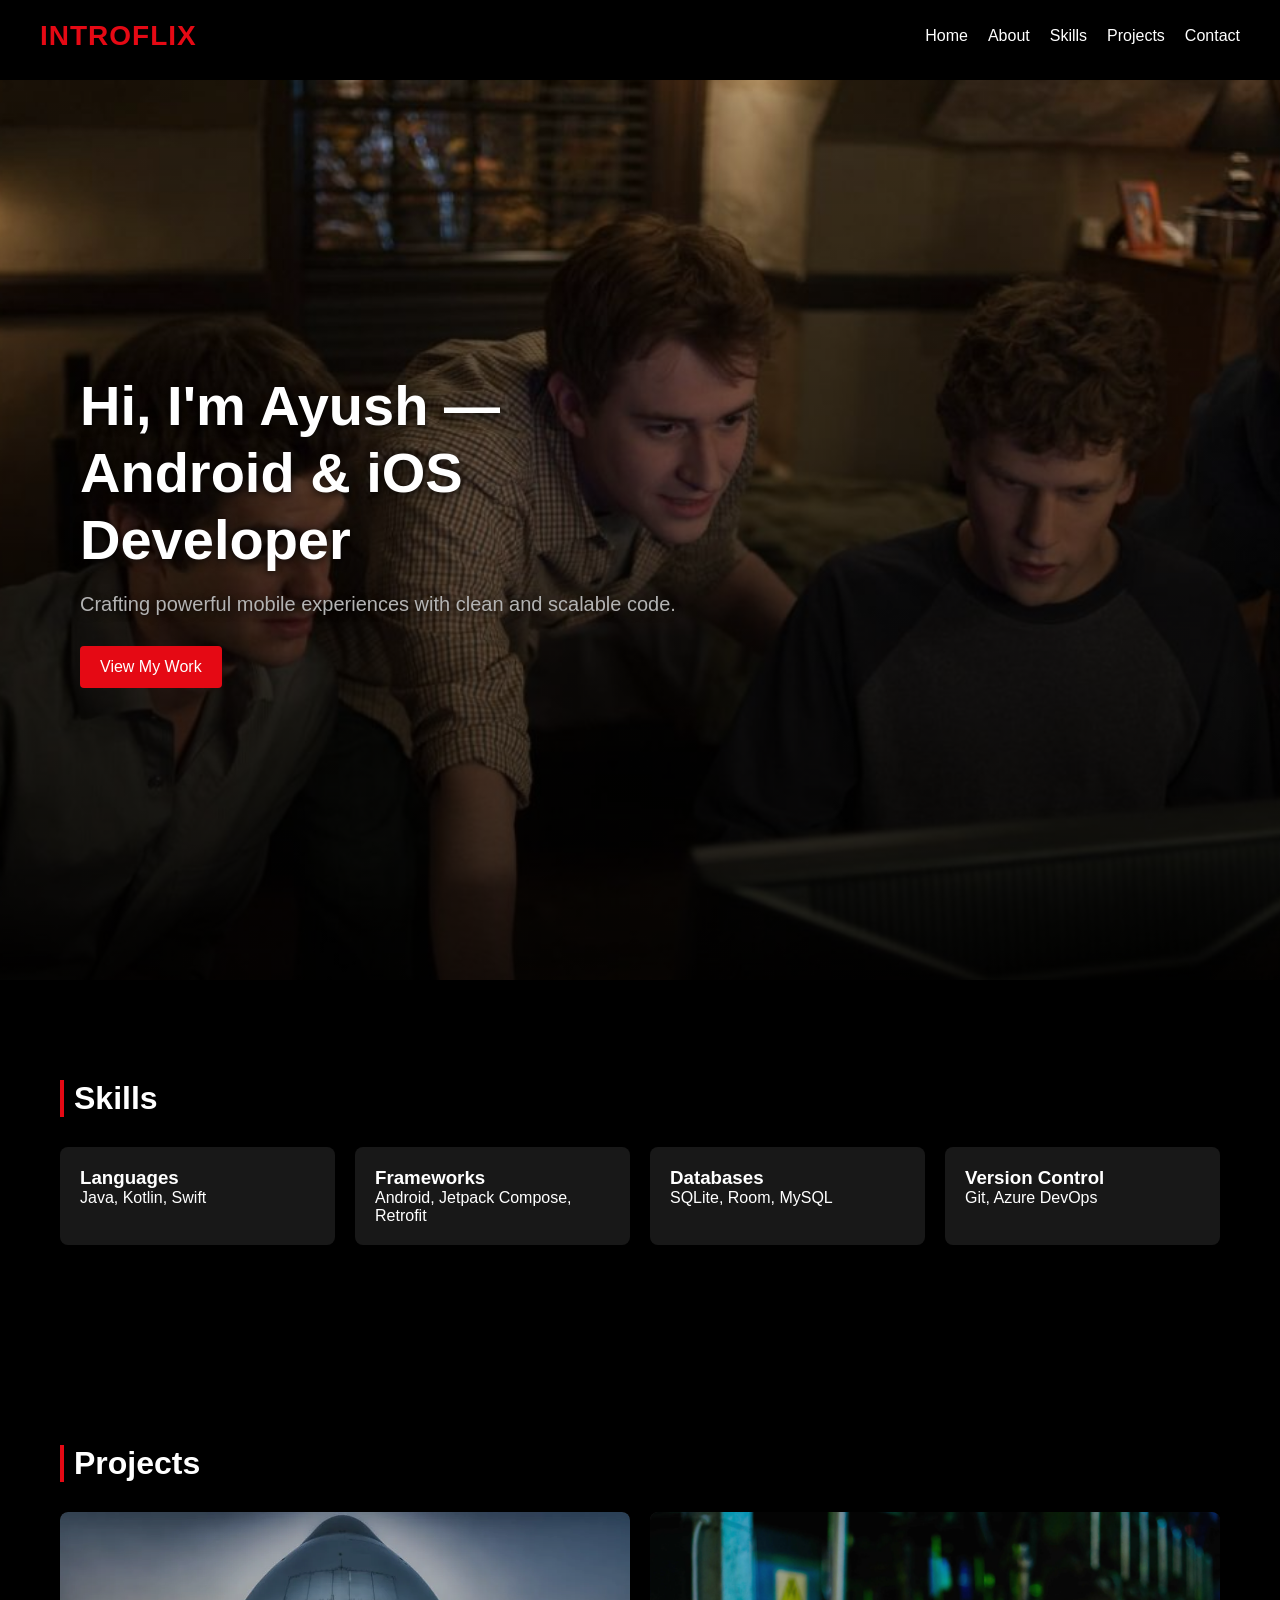
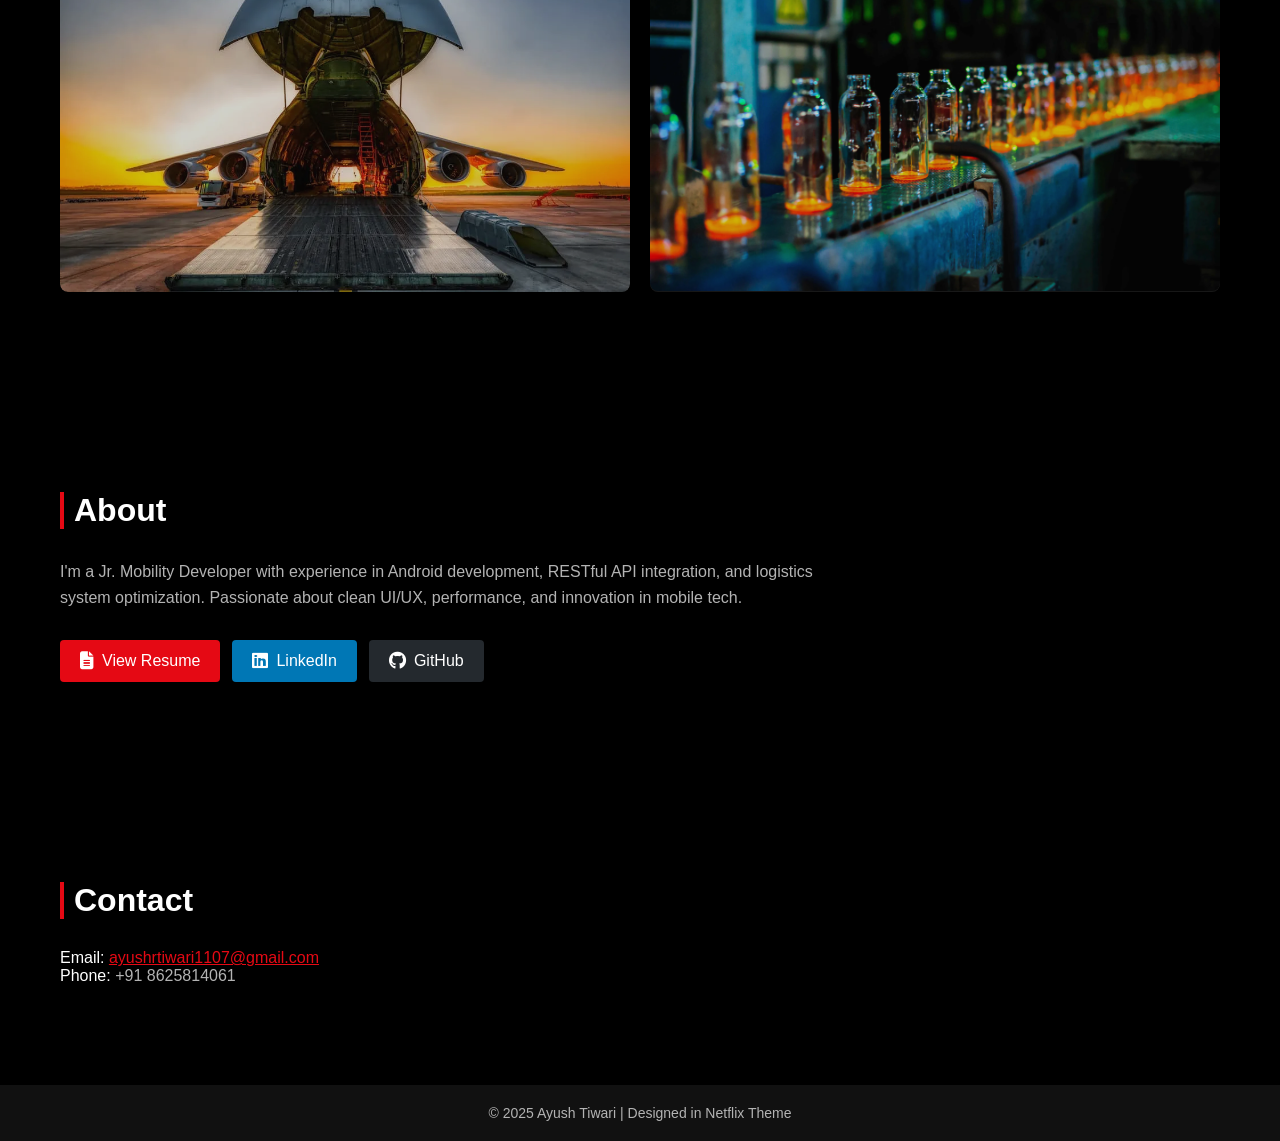
==== commit 35e5cf69: "added Linkdin and github" ====
--- a/index.html
+++ b/index.html
@@ -4,49 +4,280 @@
   <meta charset="UTF-8" />
   <meta name="viewport" content="width=device-width, initial-scale=1.0" />
   <title>AyushFlix | Portfolio</title>
+
+  <!-- Font Awesome for icons -->
+  <link rel="stylesheet" href="https://cdnjs.cloudflare.com/ajax/libs/font-awesome/6.5.0/css/all.min.css">
+
   <style>
-    *{margin:0;padding:0;box-sizing:border-box;font-family:'Poppins',sans-serif;}
-    body{background-color:#000;color:#fff;overflow-x:hidden;}
-    header{display:flex;justify-content:space-between;align-items:center;padding:20px 40px;background:rgba(0,0,0,0.8);position:fixed;width:100%;top:0;z-index:1000;}
-    .logo{color:#e50914;font-size:28px;font-weight:700;letter-spacing:1px;}
-    nav{display:flex;gap:20px;}
-    nav a{color:#fff;text-decoration:none;font-weight:500;transition:color .3s;}
-    nav a:hover{color:#e50914;}
-    .hamburger{display:none;flex-direction:column;cursor:pointer;}
-    .hamburger span{height:3px;width:25px;background:#fff;margin:4px 0;transition:0.4s;}
-    @media(max-width:768px){nav{display:none;flex-direction:column;position:absolute;top:70px;right:0;background:#111;width:200px;padding:20px;}
-      nav.active{display:flex;}
-      .hamburger{display:flex;}}
-
-    .intro{position:fixed;top:0;left:0;width:100%;height:100%;background:#000;display:flex;justify-content:center;align-items:center;z-index:2000;animation:fadeOut 3s ease 3s forwards;}
-    .intro span{font-size:60px;font-weight:700;color:#e50914;opacity:0;animation:fadeIn 2s forwards 0.5s;letter-spacing:4px;}
-    @keyframes fadeIn{to{opacity:1;}}
-    @keyframes fadeOut{to{opacity:0;visibility:hidden;}}
-
-    .hero{background:linear-gradient(to top,rgba(0,0,0,0.8),rgba(0,0,0,0.2)),url('https://images.unsplash.com/photo-1600402442481-cdf9a94e2d4d?auto=format&fit=crop&w=1400&q=80');height:100vh;background-size:cover;background-position:center;display:flex;flex-direction:column;justify-content:center;align-items:flex-start;padding-left:80px;text-shadow:0 2px 8px rgba(0,0,0,0.8);}
-    .hero h1{font-size:56px;margin-bottom:20px;max-width:600px;line-height:1.2;}
-    .hero p{font-size:20px;color:#b3b3b3;margin-bottom:30px;}
-    .btn-primary{background-color:#e50914;color:#fff;padding:12px 28px;border:none;border-radius:4px;font-size:16px;cursor:pointer;transition:background .3s;}
-    .btn-primary:hover{background-color:#f40612;}
-
-    section{padding:100px 60px;}
-    .section-title{font-size:32px;margin-bottom:30px;border-left:4px solid #e50914;padding-left:10px;}
-    .skills,.projects{display:grid;grid-template-columns:repeat(auto-fit,minmax(220px,1fr));gap:20px;}
-    .card{background-color:#181818;border-radius:8px;padding:20px;transition:transform .3s,box-shadow .3s;}
-    .card:hover{transform:scale(1.05);box-shadow:0 0 20px rgba(229,9,20,0.5);}
-
-    .project-card{position:relative;background-color:#181818;overflow:hidden;border-radius:8px;cursor:pointer;}
-    .project-card img{width:100%;display:block;border-radius:8px;transition:transform .4s ease,opacity .4s ease;opacity:0.8;}
-    .project-card:hover img{transform:scale(1.05);opacity:0.5;}
-    .project-info{position:absolute;top:50%;left:50%;transform:translate(-50%,-50%);text-align:center;opacity:0;transition:opacity .4s ease;}
-    .project-card:hover .project-info{opacity:1;}
-
-    footer{background-color:#111;text-align:center;padding:20px;color:#b3b3b3;font-size:14px;}
-    @media(max-width:768px){header{padding:15px 20px;} .hero{padding-left:30px;} .hero h1{font-size:36px;} section{padding:80px 20px;}}
+    * {
+      margin: 0;
+      padding: 0;
+      box-sizing: border-box;
+      font-family: 'Poppins', sans-serif;
+    }
+
+    body {
+      background-color: #000;
+      color: #fff;
+      overflow-x: hidden;
+    }
+
+    header {
+      display: flex;
+      justify-content: space-between;
+      align-items: center;
+      padding: 20px 40px;
+      background: rgba(0, 0, 0, 0.8);
+      position: fixed;
+      width: 100%;
+      top: 0;
+      z-index: 1000;
+    }
+
+    .logo {
+      color: #e50914;
+      font-size: 28px;
+      font-weight: 700;
+      letter-spacing: 1px;
+    }
+
+    nav {
+      display: flex;
+      gap: 20px;
+    }
+
+    nav a {
+      color: #fff;
+      text-decoration: none;
+      font-weight: 500;
+      transition: color 0.3s;
+    }
+
+    nav a:hover {
+      color: #e50914;
+    }
+
+    .hamburger {
+      display: none;
+      flex-direction: column;
+      cursor: pointer;
+    }
+
+    .hamburger span {
+      height: 3px;
+      width: 25px;
+      background: #fff;
+      margin: 4px 0;
+      transition: 0.4s;
+    }
+
+    @media (max-width: 768px) {
+      nav {
+        display: none;
+        flex-direction: column;
+        position: absolute;
+        top: 70px;
+        right: 0;
+        background: #111;
+        width: 200px;
+        padding: 20px;
+      }
+
+      nav.active {
+        display: flex;
+      }
+
+      .hamburger {
+        display: flex;
+      }
+    }
+
+    .intro {
+      position: fixed;
+      top: 0;
+      left: 0;
+      width: 100%;
+      height: 100%;
+      background: #000;
+      display: flex;
+      justify-content: center;
+      align-items: center;
+      z-index: 2000;
+      animation: fadeOut 3s ease 3s forwards;
+    }
+
+    .intro span {
+      font-size: 60px;
+      font-weight: 700;
+      color: #e50914;
+      opacity: 0;
+      animation: fadeIn 2s forwards 0.5s;
+      letter-spacing: 4px;
+    }
+
+    @keyframes fadeIn {
+      to {
+        opacity: 1;
+      }
+    }
+
+    @keyframes fadeOut {
+      to {
+        opacity: 0;
+        visibility: hidden;
+      }
+    }
+
+    .hero {
+  position: relative;
+  margin-top: 80px; /* if header is fixed */
+  background: linear-gradient(to top, rgba(0, 0, 0, 0.8), rgba(0, 0, 0, 0.2)),
+    url('images/background_img.jpg');
+  height: 100vh;
+  background-size: cover;
+  background-position: center;
+  display: flex;
+  flex-direction: column;
+  justify-content: center;
+  align-items: flex-start;
+  padding-left: 80px;
+  text-shadow: 0 2px 8px rgba(0, 0, 0, 0.8);
+  z-index: 1;
+}
+
+
+    .hero h1 {
+      font-size: 56px;
+      margin-bottom: 20px;
+      max-width: 600px;
+      line-height: 1.2;
+    }
+
+    .hero p {
+      font-size: 20px;
+      color: #b3b3b3;
+      margin-bottom: 30px;
+    }
+
+    .btn-primary {
+      display: inline-flex;
+      align-items: center;
+      background-color: #e50914;
+      color: #fff;
+      padding: 12px 20px;
+      border: none;
+      border-radius: 4px;
+      font-size: 16px;
+      cursor: pointer;
+      font-weight: 500;
+      transition: background 0.3s;
+      text-decoration: none;
+    }
+
+    .btn-primary:hover {
+      background-color: #f40612;
+    }
+
+    .btn-primary i {
+      font-size: 18px;
+      margin-right: 8px;
+    }
+
+    section {
+      padding: 100px 60px;
+    }
+
+    .section-title {
+      font-size: 32px;
+      margin-bottom: 30px;
+      border-left: 4px solid #e50914;
+      padding-left: 10px;
+    }
+
+    .skills,
+    .projects {
+      display: grid;
+      grid-template-columns: repeat(auto-fit, minmax(220px, 1fr));
+      gap: 20px;
+    }
+
+    .card {
+      background-color: #181818;
+      border-radius: 8px;
+      padding: 20px;
+      transition: transform 0.3s, box-shadow 0.3s;
+    }
+
+    .card:hover {
+      transform: scale(1.05);
+      box-shadow: 0 0 20px rgba(229, 9, 20, 0.5);
+    }
+
+    .project-card {
+      position: relative;
+      background-color: #181818;
+      overflow: hidden;
+      border-radius: 8px;
+      cursor: pointer;
+    }
+
+    .project-card img {
+      width: 100%;
+      display: block;
+      border-radius: 8px;
+      transition: transform 0.4s ease, opacity 0.4s ease;
+      opacity: 0.8;
+    }
+
+    .project-card:hover img {
+      transform: scale(1.05);
+      opacity: 0.5;
+    }
+
+    .project-info {
+      position: absolute;
+      top: 50%;
+      left: 50%;
+      transform: translate(-50%, -50%);
+      text-align: center;
+      opacity: 0;
+      transition: opacity 0.4s ease;
+    }
+
+    .project-card:hover .project-info {
+      opacity: 1;
+    }
+
+    footer {
+      background-color: #111;
+      text-align: center;
+      padding: 20px;
+      color: #b3b3b3;
+      font-size: 14px;
+    }
+
+    @media (max-width: 768px) {
+      header {
+        padding: 15px 20px;
+      }
+
+      .hero {
+        padding-left: 30px;
+      }
+
+      .hero h1 {
+        font-size: 36px;
+      }
+
+      section {
+        padding: 80px 20px;
+      }
+    }
   </style>
 </head>
 <body>
   <div class="intro"><span>INTROFLIX</span></div>
+
   <header>
     <div class="logo">INTROFLIX</div>
     <div class="hamburger" onclick="toggleMenu()">
@@ -62,8 +293,8 @@
   </header>
 
   <section id="home" class="hero">
-    <h1>Hi, I'm Ayush — Android & Kotlin Developer</h1>
-    <p>Crafting powerful mobile experiences with clean code and creative logic.</p>
+    <h1>Hi, I'm Ayush — Android & iOS Developer</h1>
+    <p>Crafting powerful mobile experiences with clean and scalable code.</p>
     <button class="btn-primary" onclick="scrollToSection('projects')">View My Work</button>
   </section>
 
@@ -81,14 +312,14 @@
     <h2 class="section-title">Projects</h2>
     <div class="projects">
       <div class="project-card" onclick="openProject('d_2_d.html')">
-	<img src="images/cargo-thumbnail.png" alt="Cargo Project" />
+        <img src="images/cargo-thumbnail.png" alt="Cargo Project" />
         <div class="project-info">
           <h3>D2D Logistics App</h3>
           <p>Optimized routing and cost-effective tracking system.</p>
         </div>
       </div>
       <div class="project-card" onclick="openProject('keva.html')">
-	<img src="images/perfume_thumbnail.jpg" alt="Perfume Project" />
+        <img src="images/perfume_thumbnail.jpg" alt="Perfume Project" />
         <div class="project-info">
           <h3>Perfume Management</h3>
           <p>API and database integration for high-scale operations.</p>
@@ -97,17 +328,24 @@
     </div>
   </section>
 
- <section id="about">
-  <h2 class="section-title">About</h2>
-  <p style="max-width:800px;color:#b3b3b3;line-height:1.6;">
-    I'm a Jr. Mobility Developer with experience in Android development, RESTful API integration, and logistics system optimization. Passionate about clean UI/UX, performance, and innovation in mobile tech.
-  </p>
-
-  <div style="margin-top: 30px;">
-    <a href="Ayush_Tiwari_Resume.pdf" target="_blank" class="btn-primary" style="text-decoration: none; margin-right: 10px;">View Resume</a>
-  </div>
-</section>
-
+  <section id="about">
+    <h2 class="section-title">About</h2>
+    <p style="max-width:800px;color:#b3b3b3;line-height:1.6;">
+      I'm a Jr. Mobility Developer with experience in Android development, RESTful API integration, and logistics system optimization. Passionate about clean UI/UX, performance, and innovation in mobile tech.
+    </p>
+
+    <div style="margin-top: 30px; display: flex; flex-wrap: wrap; gap: 12px;">
+      <a href="Ayush_Tiwari_Resume.pdf" target="_blank" class="btn-primary">
+        <i class="fas fa-file-alt"></i> View Resume
+      </a>
+      <a href="https://www.linkedin.com/in/ayushrtiwari11/" target="_blank" class="btn-primary" style="background-color: #0077b5;">
+        <i class="fab fa-linkedin"></i> LinkedIn
+      </a>
+      <a href="https://github.com/AyushTiwari1107" target="_blank" class="btn-primary" style="background-color: #24292e;">
+        <i class="fab fa-github"></i> GitHub
+      </a>
+    </div>
+  </section>
 
   <section id="contact">
     <h2 class="section-title">Contact</h2>
@@ -120,9 +358,17 @@
   </footer>
 
   <script>
-    function scrollToSection(id){document.getElementById(id).scrollIntoView({behavior:'smooth'});}
-    function toggleMenu(){document.getElementById('menu').classList.toggle('active');}
-    function openProject(page){window.open(page,'_blank');}
+    function scrollToSection(id) {
+      document.getElementById(id).scrollIntoView({ behavior: 'smooth' });
+    }
+
+    function toggleMenu() {
+      document.getElementById('menu').classList.toggle('active');
+    }
+
+    function openProject(page) {
+      window.open(page, '_blank');
+    }
   </script>
 </body>
 </html>
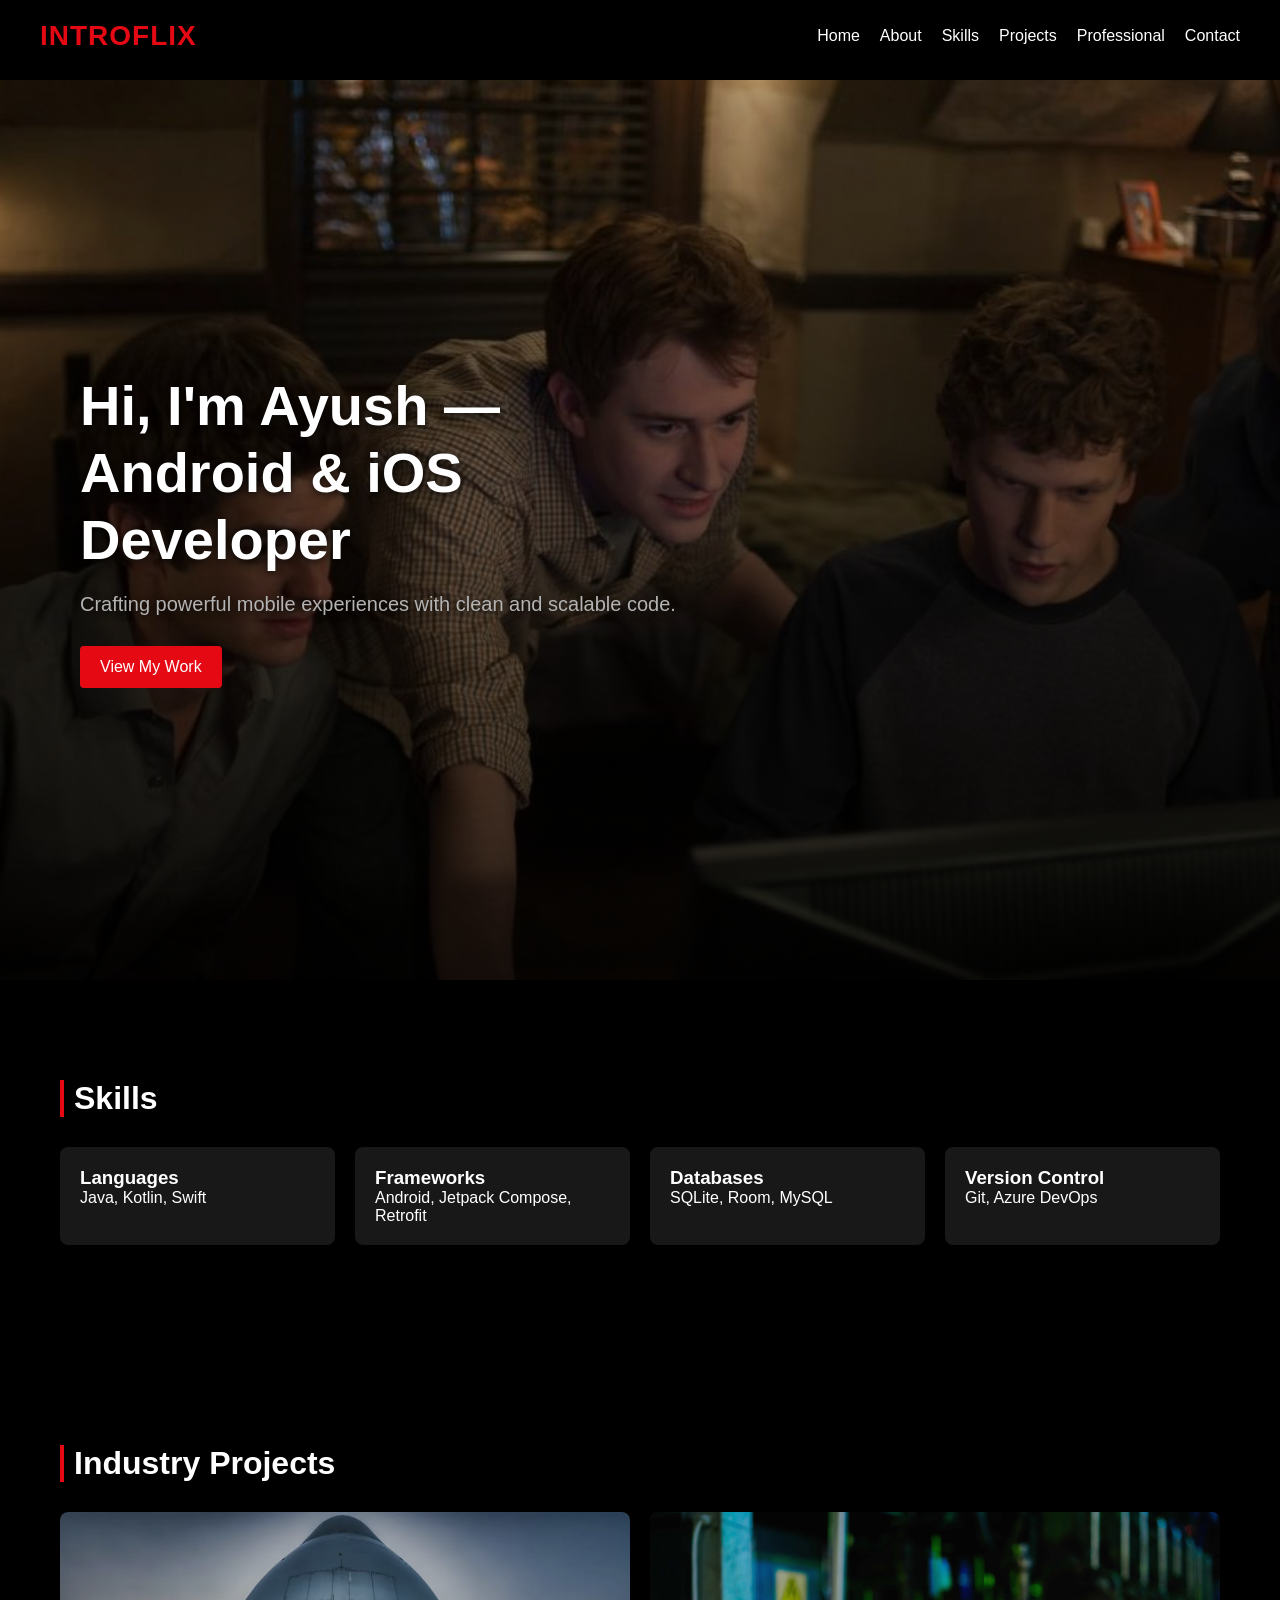
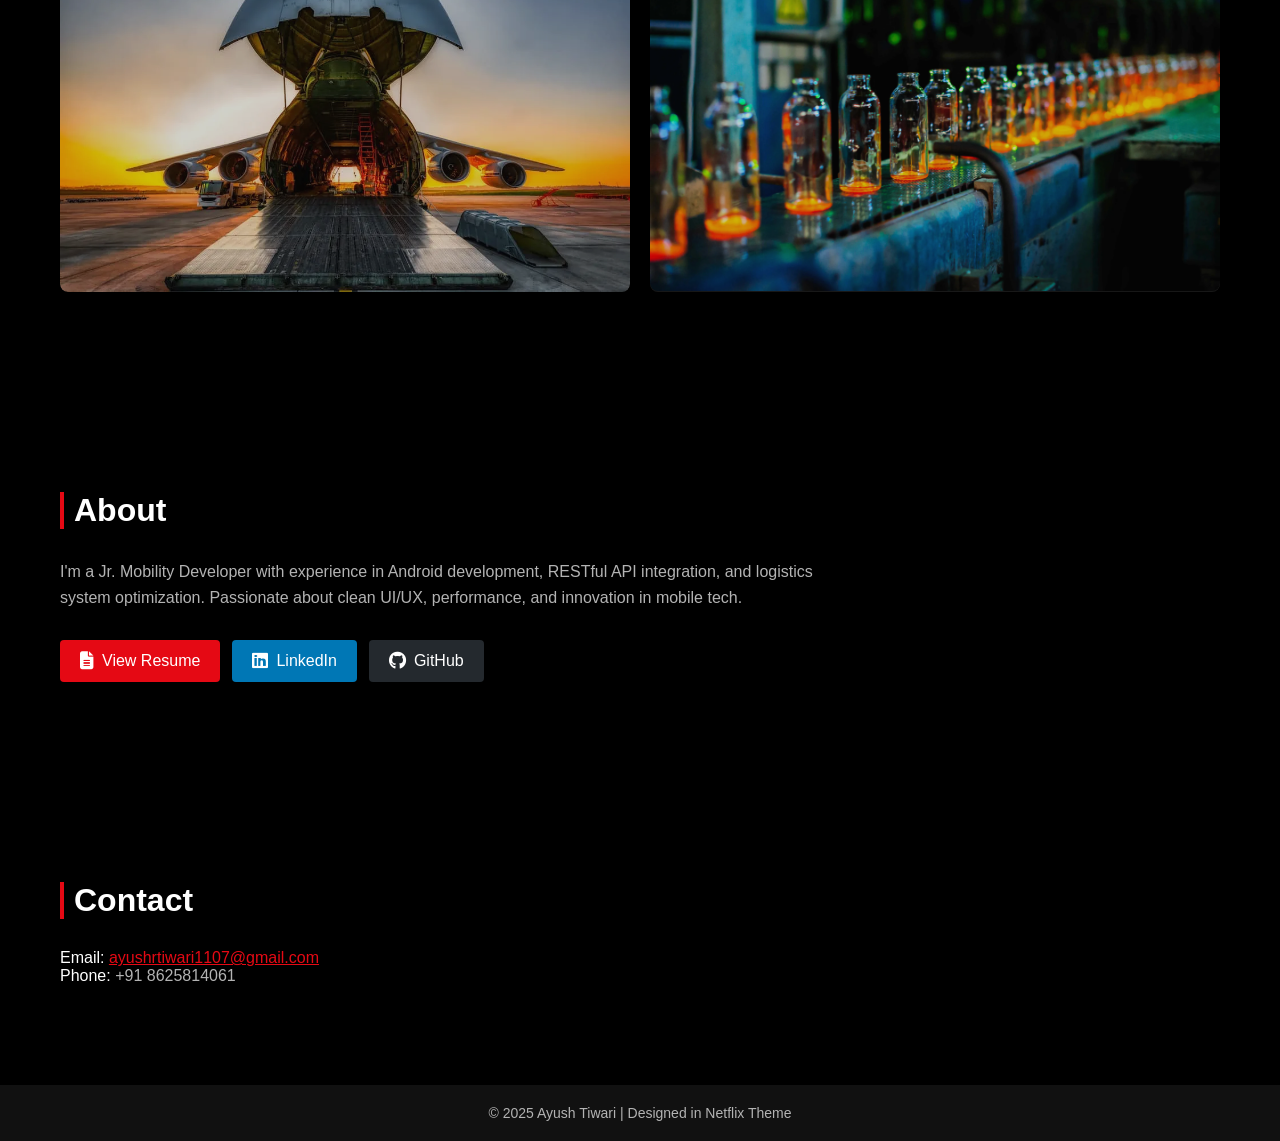
==== commit 7d348924: "current live" ====
--- a/index.html
+++ b/index.html
@@ -3,7 +3,7 @@
 <head>
   <meta charset="UTF-8" />
   <meta name="viewport" content="width=device-width, initial-scale=1.0" />
-  <title>AyushFlix | Portfolio</title>
+  <title>INTROFLIX | Portfolio</title>
 
   <!-- Font Awesome for icons -->
   <link rel="stylesheet" href="https://cdnjs.cloudflare.com/ajax/libs/font-awesome/6.5.0/css/all.min.css">
@@ -100,6 +100,7 @@
       height: 100%;
       background: #000;
       display: flex;
+      flex-direction: column;
       justify-content: center;
       align-items: center;
       z-index: 2000;
@@ -129,22 +130,21 @@
     }
 
     .hero {
-  position: relative;
-  margin-top: 80px; /* if header is fixed */
-  background: linear-gradient(to top, rgba(0, 0, 0, 0.8), rgba(0, 0, 0, 0.2)),
-    url('images/background_img.jpg');
-  height: 100vh;
-  background-size: cover;
-  background-position: center;
-  display: flex;
-  flex-direction: column;
-  justify-content: center;
-  align-items: flex-start;
-  padding-left: 80px;
-  text-shadow: 0 2px 8px rgba(0, 0, 0, 0.8);
-  z-index: 1;
-}
-
+      position: relative;
+      margin-top: 80px;
+      background: linear-gradient(to top, rgba(0, 0, 0, 0.8), rgba(0, 0, 0, 0.2)),
+        url('images/background_img.jpg');
+      height: 100vh;
+      background-size: cover;
+      background-position: center;
+      display: flex;
+      flex-direction: column;
+      justify-content: center;
+      align-items: flex-start;
+      padding-left: 80px;
+      text-shadow: 0 2px 8px rgba(0, 0, 0, 0.8);
+      z-index: 1;
+    }
 
     .hero h1 {
       font-size: 56px;
@@ -276,7 +276,9 @@
   </style>
 </head>
 <body>
-  <div class="intro"><span>INTROFLIX</span></div>
+  <div class="intro">
+    <span>INTROFLIX</span>
+  </div>
 
   <header>
     <div class="logo">INTROFLIX</div>
@@ -287,7 +289,8 @@
       <a href="#home">Home</a>
       <a href="#about">About</a>
       <a href="#skills">Skills</a>
-      <a href="#projects">Projects</a>
+      <a href="projects.html">Projects</a>
+      <a href="#workexperience">Professional</a>
       <a href="#contact">Contact</a>
     </nav>
   </header>
@@ -295,7 +298,7 @@
   <section id="home" class="hero">
     <h1>Hi, I'm Ayush — Android & iOS Developer</h1>
     <p>Crafting powerful mobile experiences with clean and scalable code.</p>
-    <button class="btn-primary" onclick="scrollToSection('projects')">View My Work</button>
+    <button class="btn-primary" onclick="scrollToSection('workexperience')">View My Work</button>
   </section>
 
   <section id="skills">
@@ -308,8 +311,8 @@
     </div>
   </section>
 
-  <section id="projects">
-    <h2 class="section-title">Projects</h2>
+  <section id="workexperience">
+    <h2 class="section-title">Industry Projects</h2>
     <div class="projects">
       <div class="project-card" onclick="openProject('d_2_d.html')">
         <img src="images/cargo-thumbnail.png" alt="Cargo Project" />
@@ -357,6 +360,8 @@
     <p>© 2025 Ayush Tiwari | Designed in Netflix Theme</p>
   </footer>
 
+  <audio id="introSound" src="netflix_sound.mp3" preload="auto"></audio>
+
   <script>
     function scrollToSection(id) {
       document.getElementById(id).scrollIntoView({ behavior: 'smooth' });
@@ -366,9 +371,60 @@
       document.getElementById('menu').classList.toggle('active');
     }
 
-    function openProject(page) {
-      window.open(page, '_blank');
-    }
+    function openProject(url) {
+      window.open(url, '_blank');
+    }
+
+    // Handle intro animation showing once per session
+    const intro = document.querySelector('.intro');
+    const introSound = document.getElementById('introSound');
+
+    if (!sessionStorage.getItem('introShown')) {
+      // Show intro
+      intro.style.display = 'flex';
+
+      // Play sound on first user interaction only (click anywhere)
+      let soundPlayed = false;
+      function playSoundOnce() {
+        if (!soundPlayed) {
+          introSound.play().catch(() => {});
+          soundPlayed = true;
+          document.removeEventListener('click', playSoundOnce);
+        }
+      }
+      document.addEventListener('click', playSoundOnce);
+
+      // After 4.5 seconds hide intro & mark shown
+      setTimeout(() => {
+        intro.style.opacity = '0';
+        setTimeout(() => {
+          intro.style.display = 'none';
+        }, 1500);
+        sessionStorage.setItem('introShown', 'true');
+      }, 4500);
+
+    } else {
+      intro.style.display = 'none';
+    }
+
+    // Save scroll position before unload
+    window.addEventListener('beforeunload', () => {
+      sessionStorage.setItem('scrollPosition', window.scrollY);
+    });
+
+    // Restore scroll position on load
+    window.addEventListener('load', () => {
+      const scrollPos = sessionStorage.getItem('scrollPosition');
+      if (scrollPos) {
+        window.scrollTo(0, parseInt(scrollPos));
+      }
+    });
+
+    // Optional: Clear introShown on window unload to reset intro next visit
+    // Uncomment if you want intro every visit (not session)
+    // window.addEventListener('unload', () => {
+    //   sessionStorage.removeItem('introShown');
+    // });
   </script>
 </body>
 </html>
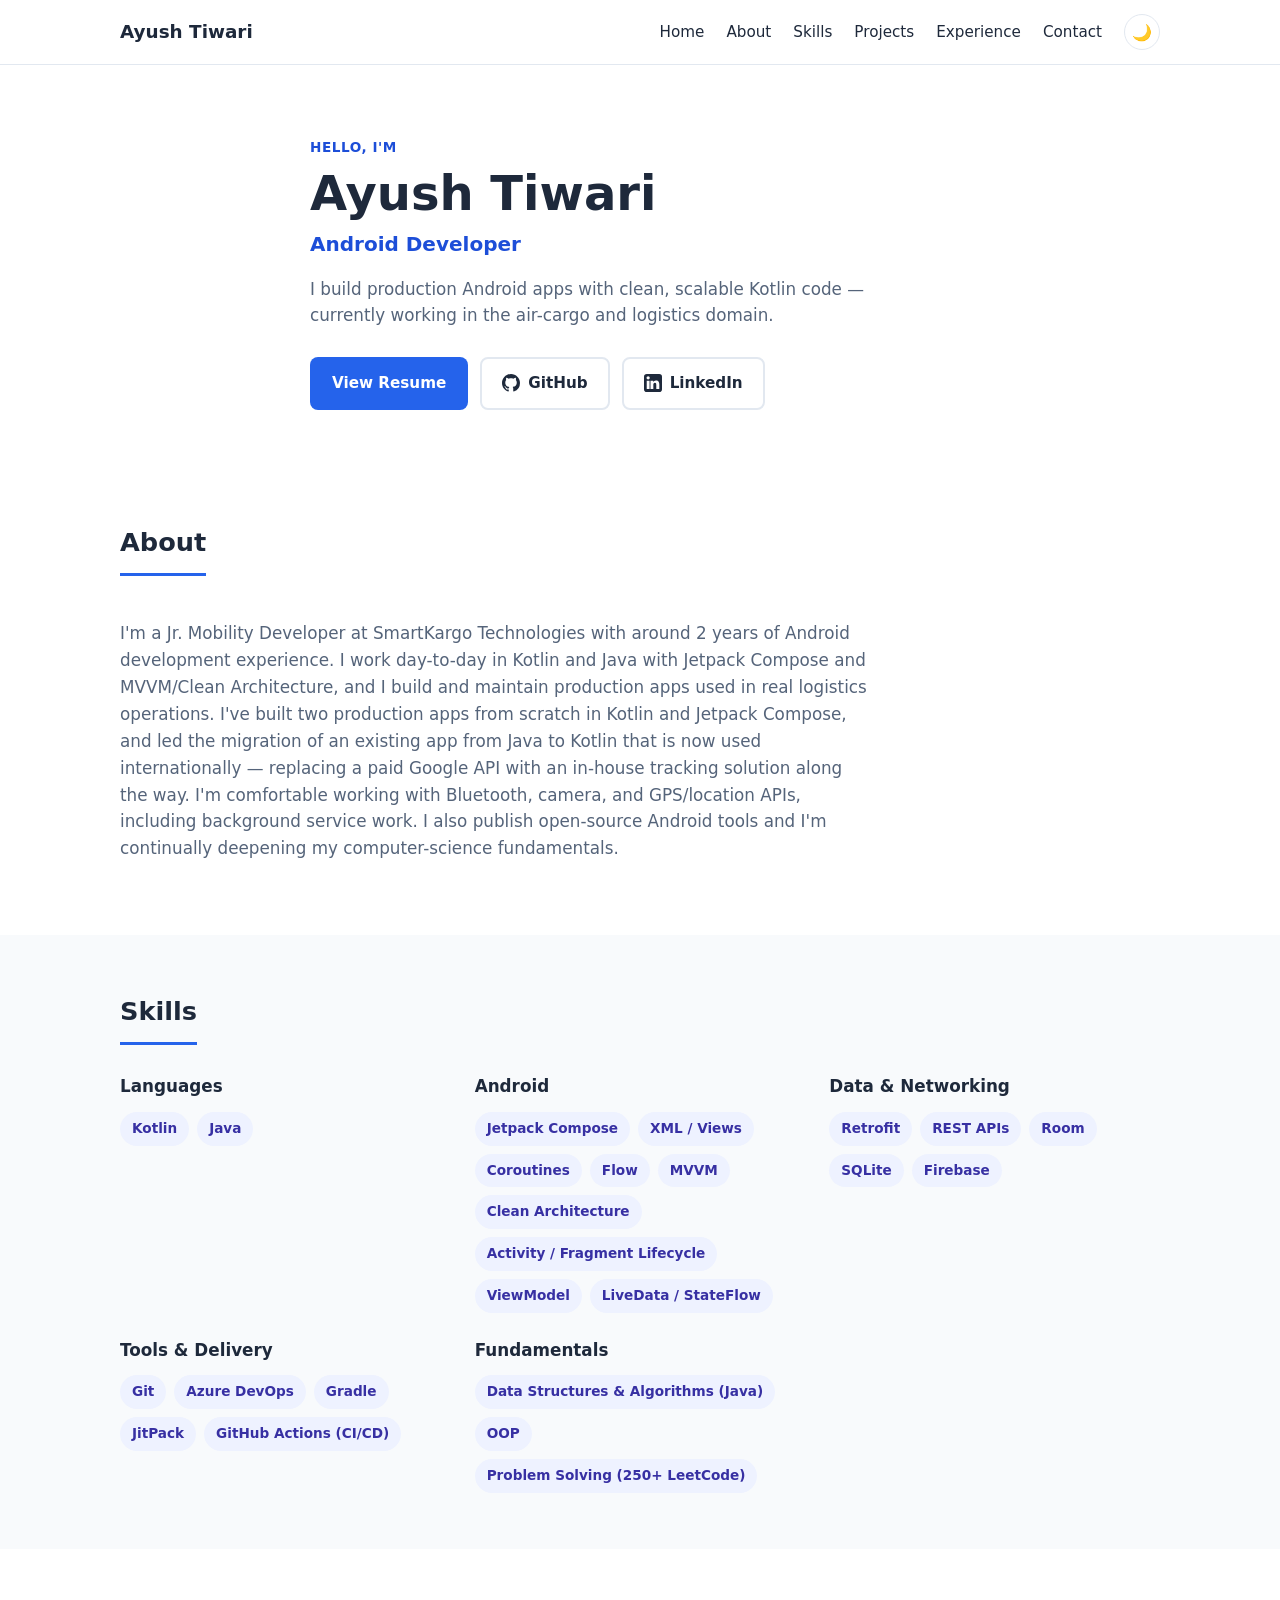
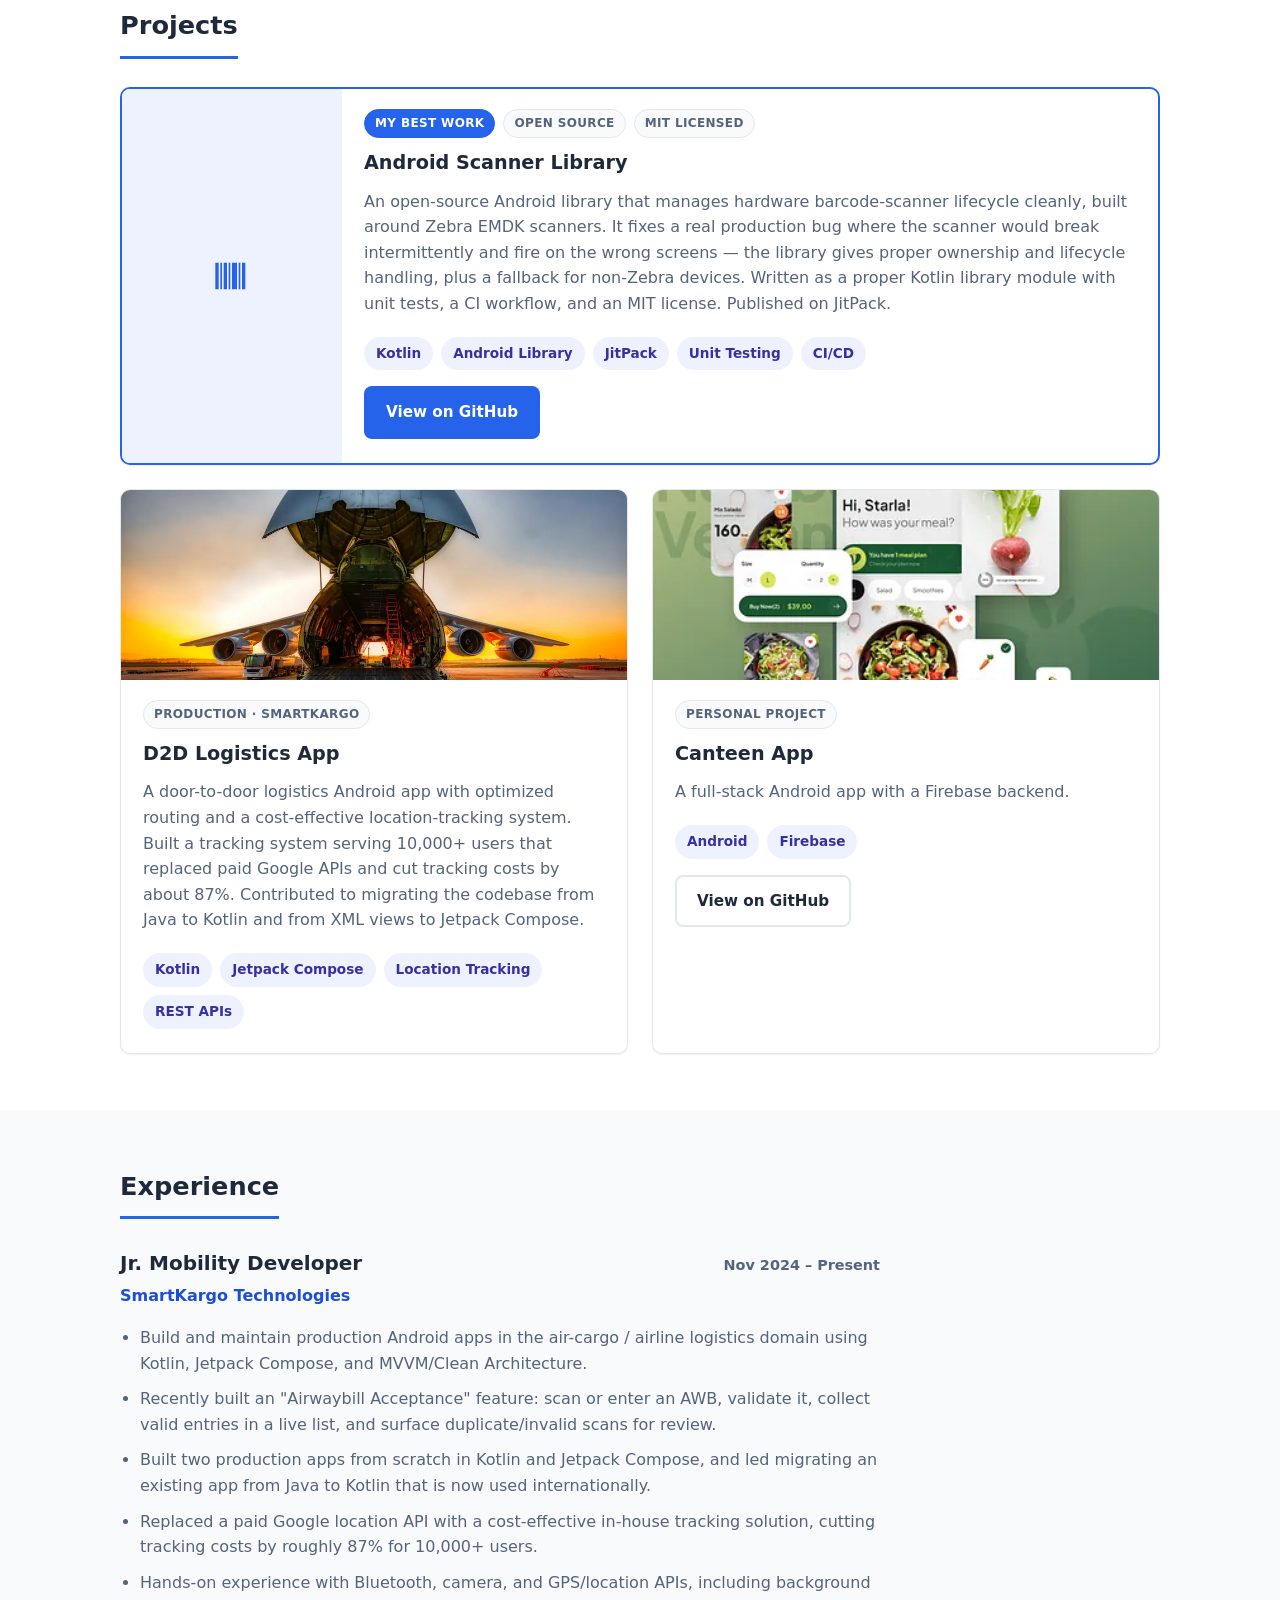
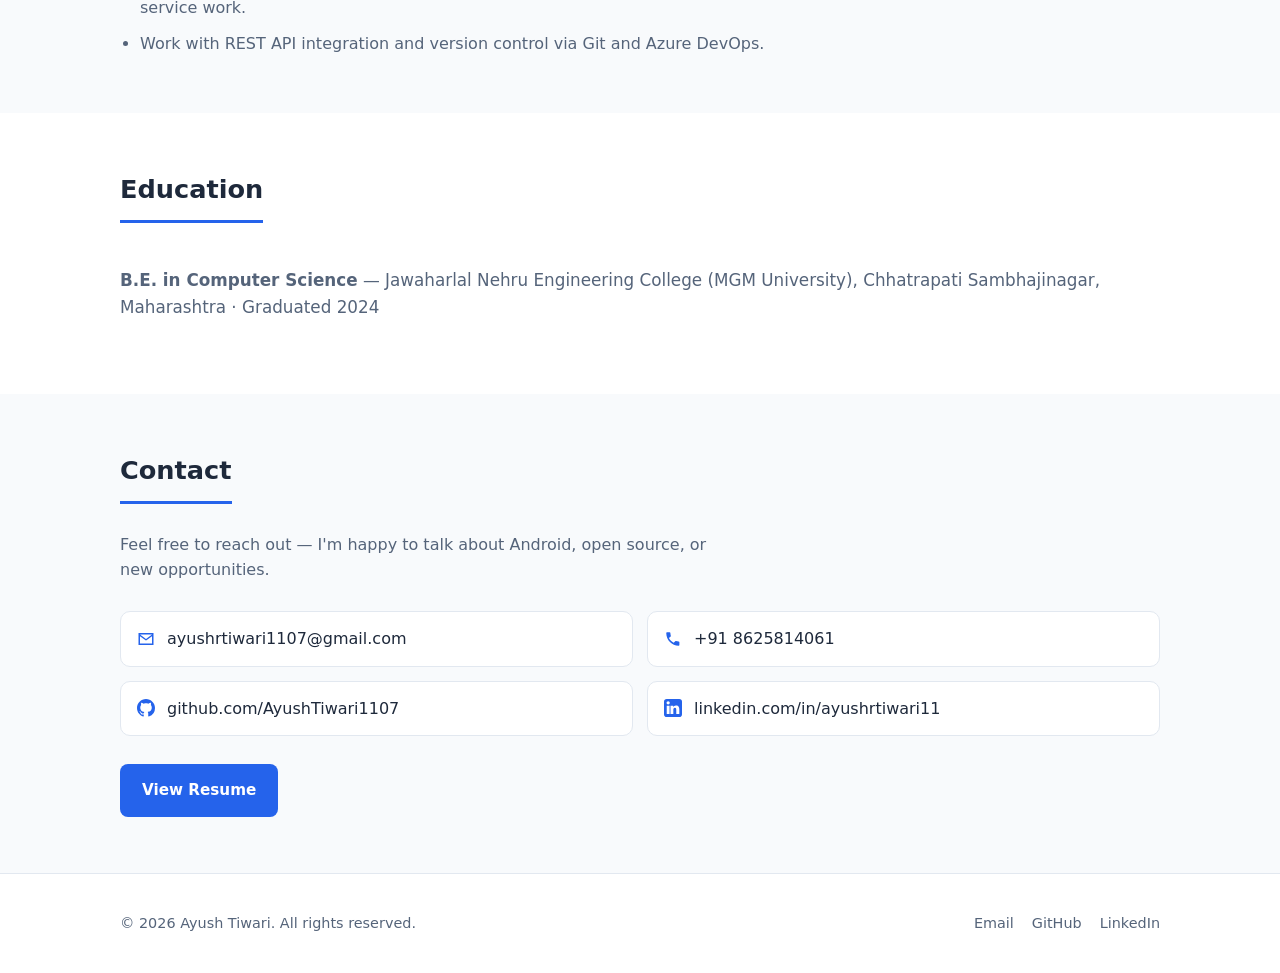
==== commit ee6b0227: "Rebuild portfolio as single-page site (plain HTML/CSS/JS) Replaces the Netflix-themed multi-page lay" ====
--- a/index.html
+++ b/index.html
@@ -3,428 +3,367 @@
 <head>
   <meta charset="UTF-8" />
   <meta name="viewport" content="width=device-width, initial-scale=1.0" />
-  <title>INTROFLIX | Portfolio</title>
-
-  <!-- Font Awesome for icons -->
-  <link rel="stylesheet" href="https://cdnjs.cloudflare.com/ajax/libs/font-awesome/6.5.0/css/all.min.css">
-
-  <style>
-    * {
-      margin: 0;
-      padding: 0;
-      box-sizing: border-box;
-      font-family: 'Poppins', sans-serif;
-    }
-
-    body {
-      background-color: #000;
-      color: #fff;
-      overflow-x: hidden;
-    }
-
-    header {
-      display: flex;
-      justify-content: space-between;
-      align-items: center;
-      padding: 20px 40px;
-      background: rgba(0, 0, 0, 0.8);
-      position: fixed;
-      width: 100%;
-      top: 0;
-      z-index: 1000;
-    }
-
-    .logo {
-      color: #e50914;
-      font-size: 28px;
-      font-weight: 700;
-      letter-spacing: 1px;
-    }
-
-    nav {
-      display: flex;
-      gap: 20px;
-    }
-
-    nav a {
-      color: #fff;
-      text-decoration: none;
-      font-weight: 500;
-      transition: color 0.3s;
-    }
-
-    nav a:hover {
-      color: #e50914;
-    }
-
-    .hamburger {
-      display: none;
-      flex-direction: column;
-      cursor: pointer;
-    }
-
-    .hamburger span {
-      height: 3px;
-      width: 25px;
-      background: #fff;
-      margin: 4px 0;
-      transition: 0.4s;
-    }
-
-    @media (max-width: 768px) {
-      nav {
-        display: none;
-        flex-direction: column;
-        position: absolute;
-        top: 70px;
-        right: 0;
-        background: #111;
-        width: 200px;
-        padding: 20px;
-      }
-
-      nav.active {
-        display: flex;
-      }
-
-      .hamburger {
-        display: flex;
-      }
-    }
-
-    .intro {
-      position: fixed;
-      top: 0;
-      left: 0;
-      width: 100%;
-      height: 100%;
-      background: #000;
-      display: flex;
-      flex-direction: column;
-      justify-content: center;
-      align-items: center;
-      z-index: 2000;
-      animation: fadeOut 3s ease 3s forwards;
-    }
-
-    .intro span {
-      font-size: 60px;
-      font-weight: 700;
-      color: #e50914;
-      opacity: 0;
-      animation: fadeIn 2s forwards 0.5s;
-      letter-spacing: 4px;
-    }
-
-    @keyframes fadeIn {
-      to {
-        opacity: 1;
-      }
-    }
-
-    @keyframes fadeOut {
-      to {
-        opacity: 0;
-        visibility: hidden;
-      }
-    }
-
-    .hero {
-      position: relative;
-      margin-top: 80px;
-      background: linear-gradient(to top, rgba(0, 0, 0, 0.8), rgba(0, 0, 0, 0.2)),
-        url('images/background_img.jpg');
-      height: 100vh;
-      background-size: cover;
-      background-position: center;
-      display: flex;
-      flex-direction: column;
-      justify-content: center;
-      align-items: flex-start;
-      padding-left: 80px;
-      text-shadow: 0 2px 8px rgba(0, 0, 0, 0.8);
-      z-index: 1;
-    }
-
-    .hero h1 {
-      font-size: 56px;
-      margin-bottom: 20px;
-      max-width: 600px;
-      line-height: 1.2;
-    }
-
-    .hero p {
-      font-size: 20px;
-      color: #b3b3b3;
-      margin-bottom: 30px;
-    }
-
-    .btn-primary {
-      display: inline-flex;
-      align-items: center;
-      background-color: #e50914;
-      color: #fff;
-      padding: 12px 20px;
-      border: none;
-      border-radius: 4px;
-      font-size: 16px;
-      cursor: pointer;
-      font-weight: 500;
-      transition: background 0.3s;
-      text-decoration: none;
-    }
-
-    .btn-primary:hover {
-      background-color: #f40612;
-    }
-
-    .btn-primary i {
-      font-size: 18px;
-      margin-right: 8px;
-    }
-
-    section {
-      padding: 100px 60px;
-    }
-
-    .section-title {
-      font-size: 32px;
-      margin-bottom: 30px;
-      border-left: 4px solid #e50914;
-      padding-left: 10px;
-    }
-
-    .skills,
-    .projects {
-      display: grid;
-      grid-template-columns: repeat(auto-fit, minmax(220px, 1fr));
-      gap: 20px;
-    }
-
-    .card {
-      background-color: #181818;
-      border-radius: 8px;
-      padding: 20px;
-      transition: transform 0.3s, box-shadow 0.3s;
-    }
-
-    .card:hover {
-      transform: scale(1.05);
-      box-shadow: 0 0 20px rgba(229, 9, 20, 0.5);
-    }
-
-    .project-card {
-      position: relative;
-      background-color: #181818;
-      overflow: hidden;
-      border-radius: 8px;
-      cursor: pointer;
-    }
-
-    .project-card img {
-      width: 100%;
-      display: block;
-      border-radius: 8px;
-      transition: transform 0.4s ease, opacity 0.4s ease;
-      opacity: 0.8;
-    }
-
-    .project-card:hover img {
-      transform: scale(1.05);
-      opacity: 0.5;
-    }
-
-    .project-info {
-      position: absolute;
-      top: 50%;
-      left: 50%;
-      transform: translate(-50%, -50%);
-      text-align: center;
-      opacity: 0;
-      transition: opacity 0.4s ease;
-    }
-
-    .project-card:hover .project-info {
-      opacity: 1;
-    }
-
-    footer {
-      background-color: #111;
-      text-align: center;
-      padding: 20px;
-      color: #b3b3b3;
-      font-size: 14px;
-    }
-
-    @media (max-width: 768px) {
-      header {
-        padding: 15px 20px;
-      }
-
-      .hero {
-        padding-left: 30px;
-      }
-
-      .hero h1 {
-        font-size: 36px;
-      }
-
-      section {
-        padding: 80px 20px;
-      }
-    }
-  </style>
+
+  <!-- ============================================================
+       PAGE TITLE + SEO
+       Edit these any time your role or focus changes.
+  ============================================================= -->
+  <title>Ayush Tiwari — Android Developer</title>
+  <meta name="description" content="Ayush Tiwari is an Android Developer building production Kotlin apps in the air-cargo and logistics domain. Creator of an open-source barcode scanner library for Android." />
+  <meta name="author" content="Ayush Tiwari" />
+
+  <!-- Open Graph tags: control how this page looks when shared on LinkedIn, WhatsApp, Twitter/X, etc. -->
+  <!-- TODO: once this site is live on GitHub Pages, replace the two URLs below with your real Pages URL. -->
+  <meta property="og:type" content="website" />
+  <meta property="og:title" content="Ayush Tiwari — Android Developer" />
+  <meta property="og:description" content="I build production Android apps with clean, scalable Kotlin code — currently working in the air-cargo and logistics domain." />
+  <meta property="og:url" content="https://ayushtiwari1107.github.io/" />
+  <meta property="og:image" content="https://ayushtiwari1107.github.io/images/cargo-thumbnail.png" />
+  <meta name="twitter:card" content="summary_large_image" />
+  <meta name="twitter:title" content="Ayush Tiwari — Android Developer" />
+  <meta name="twitter:description" content="I build production Android apps with clean, scalable Kotlin code — currently working in the air-cargo and logistics domain." />
+
+  <!-- Simple emoji favicon -- zero external files needed. Swap the emoji for a photo/logo later if you want. -->
+  <link rel="icon" href="data:image/svg+xml,<svg xmlns=%22http://www.w3.org/2000/svg%22 viewBox=%220 0 100 100%22><text y=%22.9em%22 font-size=%2290%22>📱</text></svg>" />
+
+  <link rel="stylesheet" href="style.css" />
 </head>
 <body>
-  <div class="intro">
-    <span>INTROFLIX</span>
-  </div>
-
-  <header>
-    <div class="logo">INTROFLIX</div>
-    <div class="hamburger" onclick="toggleMenu()">
-      <span></span><span></span><span></span>
+
+  <!-- Accessibility: lets keyboard users skip straight to the main content -->
+  <a class="skip-link" href="#main-content">Skip to main content</a>
+
+  <!-- ============================================================
+       NAVIGATION
+       This bar stays fixed to the top of the page while scrolling.
+  ============================================================= -->
+  <header class="site-header">
+    <div class="nav-wrap">
+      <a href="#home" class="logo">Ayush Tiwari</a>
+
+      <!-- Hamburger button, only visible on small screens -->
+      <button id="navToggle" class="nav-toggle" aria-expanded="false" aria-controls="primaryNav" aria-label="Open navigation menu">
+        <span></span>
+        <span></span>
+        <span></span>
+      </button>
+
+      <nav id="primaryNav" class="primary-nav">
+        <a href="#home">Home</a>
+        <a href="#about">About</a>
+        <a href="#skills">Skills</a>
+        <a href="#projects">Projects</a>
+        <a href="#experience">Experience</a>
+        <a href="#contact">Contact</a>
+
+        <!-- Light / dark mode switch -->
+        <button id="themeToggle" class="theme-toggle" aria-label="Toggle dark mode" title="Toggle dark mode">
+          <span aria-hidden="true">🌙</span>
+        </button>
+      </nav>
     </div>
-    <nav id="menu">
-      <a href="#home">Home</a>
-      <a href="#about">About</a>
-      <a href="#skills">Skills</a>
-      <a href="projects.html">Projects</a>
-      <a href="#workexperience">Professional</a>
-      <a href="#contact">Contact</a>
-    </nav>
   </header>
 
-  <section id="home" class="hero">
-    <h1>Hi, I'm Ayush — Android & iOS Developer</h1>
-    <p>Crafting powerful mobile experiences with clean and scalable code.</p>
-    <button class="btn-primary" onclick="scrollToSection('workexperience')">View My Work</button>
-  </section>
-
-  <section id="skills">
-    <h2 class="section-title">Skills</h2>
-    <div class="skills">
-      <div class="card"><h3>Languages</h3><p>Java, Kotlin, Swift</p></div>
-      <div class="card"><h3>Frameworks</h3><p>Android, Jetpack Compose, Retrofit</p></div>
-      <div class="card"><h3>Databases</h3><p>SQLite, Room, MySQL</p></div>
-      <div class="card"><h3>Version Control</h3><p>Git, Azure DevOps</p></div>
+  <main id="main-content">
+
+    <!-- ============================================================
+         HERO / INTRO
+    ============================================================= -->
+    <section id="home" class="hero">
+      <div class="container hero-inner">
+        <p class="eyebrow">Hello, I'm</p>
+        <h1>Ayush Tiwari</h1>
+        <p class="hero-title">Android Developer</p>
+        <p class="hero-pitch">
+          I build production Android apps with clean, scalable Kotlin code —
+          currently working in the air-cargo and logistics domain.
+        </p>
+
+        <div class="hero-actions">
+          <a class="btn btn-primary" href="./Ayush_Tiwari_Resume.pdf" target="_blank" rel="noopener">
+            View Resume
+          </a>
+          <a class="btn btn-secondary" href="https://github.com/AyushTiwari1107" target="_blank" rel="noopener">
+            <svg class="icon" viewBox="0 0 16 16" aria-hidden="true"><path fill="currentColor" d="M8 0C3.58 0 0 3.58 0 8c0 3.54 2.29 6.53 5.47 7.59.4.07.55-.17.55-.38 0-.19-.01-.82-.01-1.49-2.01.37-2.53-.49-2.69-.94-.09-.23-.48-.94-.82-1.13-.28-.15-.68-.52-.01-.53.63-.01 1.08.58 1.23.82.72 1.21 1.87.87 2.33.66.07-.52.28-.87.51-1.07-1.78-.2-3.64-.89-3.64-3.95 0-.87.31-1.59.82-2.15-.08-.2-.36-1.02.08-2.12 0 0 .67-.21 2.2.82.64-.18 1.32-.27 2-.27.68 0 1.36.09 2 .27 1.53-1.04 2.2-.82 2.2-.82.44 1.1.16 1.92.08 2.12.51.56.82 1.27.82 2.15 0 3.07-1.87 3.75-3.65 3.95.29.25.54.73.54 1.48 0 1.07-.01 1.93-.01 2.2 0 .21.15.46.55.38A8.01 8.01 0 0 0 16 8c0-4.42-3.58-8-8-8Z"/></svg>
+            GitHub
+          </a>
+          <a class="btn btn-secondary" href="https://www.linkedin.com/in/ayushrtiwari11/" target="_blank" rel="noopener">
+            <svg class="icon" viewBox="0 0 16 16" aria-hidden="true"><path fill="currentColor" d="M13.5 0h-11A2.5 2.5 0 0 0 0 2.5v11A2.5 2.5 0 0 0 2.5 16h11a2.5 2.5 0 0 0 2.5-2.5v-11A2.5 2.5 0 0 0 13.5 0ZM4.94 13.44H2.42V6h2.52v7.44ZM3.68 4.9a1.46 1.46 0 1 1 0-2.92 1.46 1.46 0 0 1 0 2.92Zm9.76 8.54h-2.52V9.83c0-.87-.02-1.99-1.21-1.99-1.22 0-1.41.95-1.41 1.93v3.67H5.78V6h2.42v1.02h.03c.34-.64 1.16-1.31 2.38-1.31 2.54 0 3.01 1.67 3.01 3.85v3.88Z"/></svg>
+            LinkedIn
+          </a>
+        </div>
+      </div>
+    </section>
+
+    <!-- ============================================================
+         ABOUT
+         Edit the paragraph below to update your bio.
+    ============================================================= -->
+    <section id="about" class="section">
+      <div class="container">
+        <h2 class="section-title">About</h2>
+        <p class="about-text">
+          I'm a Jr. Mobility Developer at SmartKargo Technologies with around 2 years of Android
+          development experience. I work day-to-day in Kotlin and Java with Jetpack Compose and
+          MVVM/Clean Architecture, and I build and maintain production apps used in real logistics
+          operations. I've built two production apps from scratch in Kotlin and Jetpack Compose, and
+          led the migration of an existing app from Java to Kotlin that is now used internationally —
+          replacing a paid Google API with an in-house tracking solution along the way. I'm comfortable
+          working with Bluetooth, camera, and GPS/location APIs, including background service work. I
+          also publish open-source Android tools and I'm continually deepening my computer-science
+          fundamentals.
+        </p>
+      </div>
+    </section>
+
+    <!-- ============================================================
+         SKILLS
+         To add/remove a skill, just add/remove a <span class="chip"> inside the right group.
+    ============================================================= -->
+    <section id="skills" class="section section-alt">
+      <div class="container">
+        <h2 class="section-title">Skills</h2>
+
+        <div class="skills-grid">
+          <div class="skill-group">
+            <h3>Languages</h3>
+            <div class="chip-list">
+              <span class="chip">Kotlin</span>
+              <span class="chip">Java</span>
+            </div>
+          </div>
+
+          <div class="skill-group">
+            <h3>Android</h3>
+            <div class="chip-list">
+              <span class="chip">Jetpack Compose</span>
+              <span class="chip">XML / Views</span>
+              <span class="chip">Coroutines</span>
+              <span class="chip">Flow</span>
+              <span class="chip">MVVM</span>
+              <span class="chip">Clean Architecture</span>
+              <span class="chip">Activity / Fragment Lifecycle</span>
+              <span class="chip">ViewModel</span>
+              <span class="chip">LiveData / StateFlow</span>
+            </div>
+          </div>
+
+          <div class="skill-group">
+            <h3>Data &amp; Networking</h3>
+            <div class="chip-list">
+              <span class="chip">Retrofit</span>
+              <span class="chip">REST APIs</span>
+              <span class="chip">Room</span>
+              <span class="chip">SQLite</span>
+              <span class="chip">Firebase</span>
+            </div>
+          </div>
+
+          <div class="skill-group">
+            <h3>Tools &amp; Delivery</h3>
+            <div class="chip-list">
+              <span class="chip">Git</span>
+              <span class="chip">Azure DevOps</span>
+              <span class="chip">Gradle</span>
+              <span class="chip">JitPack</span>
+              <span class="chip">GitHub Actions (CI/CD)</span>
+            </div>
+          </div>
+
+          <div class="skill-group">
+            <h3>Fundamentals</h3>
+            <div class="chip-list">
+              <span class="chip">Data Structures &amp; Algorithms (Java)</span>
+              <span class="chip">OOP</span>
+              <span class="chip">Problem Solving (250+ LeetCode)</span>
+            </div>
+          </div>
+        </div>
+      </div>
+    </section>
+
+    <!-- ============================================================
+         PROJECTS
+         The Scanner Library card is marked "featured" so it displays first
+         and larger. To add a new project, copy a <article class="project-card">
+         block and edit the text/links/tags inside it.
+    ============================================================= -->
+    <section id="projects" class="section">
+      <div class="container">
+        <h2 class="section-title">Projects</h2>
+
+        <div class="projects-grid">
+
+          <!-- Featured project: Android Scanner Library -->
+          <article class="project-card project-card--featured">
+            <div class="project-card-icon" aria-hidden="true">
+              <svg viewBox="0 0 24 24" width="40" height="40"><path fill="currentColor" d="M2 4h2v16H2V4Zm3 0h1v16H5V4Zm2 0h2v16H7V4Zm3 0h1v16h-1V4Zm2 0h3v16h-3V4Zm4 0h1v16h-1V4Zm2 0h2v16h-2V4Z"/></svg>
+            </div>
+
+            <div class="project-card-body">
+              <div class="project-card-badges">
+                <span class="badge badge-accent">My Best Work</span>
+                <span class="badge">Open Source</span>
+                <span class="badge">MIT Licensed</span>
+              </div>
+
+              <h3>Android Scanner Library</h3>
+              <p>
+                An open-source Android library that manages hardware barcode-scanner lifecycle
+                cleanly, built around Zebra EMDK scanners. It fixes a real production bug where the
+                scanner would break intermittently and fire on the wrong screens — the library gives
+                proper ownership and lifecycle handling, plus a fallback for non-Zebra devices.
+                Written as a proper Kotlin library module with unit tests, a CI workflow, and an MIT
+                license. Published on JitPack.
+              </p>
+
+              <div class="chip-list">
+                <span class="chip">Kotlin</span>
+                <span class="chip">Android Library</span>
+                <span class="chip">JitPack</span>
+                <span class="chip">Unit Testing</span>
+                <span class="chip">CI/CD</span>
+              </div>
+
+              <a class="btn btn-primary" href="https://github.com/AyushTiwari1107/scannerlibraryandroid" target="_blank" rel="noopener">
+                View on GitHub
+              </a>
+            </div>
+          </article>
+
+          <!-- D2D Logistics App -->
+          <article class="project-card">
+            <img class="project-card-img" src="images/cargo-thumbnail.png" alt="D2D Logistics App screenshot showing route and tracking screens" loading="lazy" />
+            <div class="project-card-body">
+              <div class="project-card-badges">
+                <span class="badge">Production · SmartKargo</span>
+              </div>
+              <h3>D2D Logistics App</h3>
+              <p>
+                A door-to-door logistics Android app with optimized routing and a cost-effective
+                location-tracking system. Built a tracking system serving 10,000+ users that replaced
+                paid Google APIs and cut tracking costs by about 87%. Contributed to migrating the
+                codebase from Java to Kotlin and from XML views to Jetpack Compose.
+              </p>
+              <div class="chip-list">
+                <span class="chip">Kotlin</span>
+                <span class="chip">Jetpack Compose</span>
+                <span class="chip">Location Tracking</span>
+                <span class="chip">REST APIs</span>
+              </div>
+            </div>
+          </article>
+
+          <!-- Canteen App -->
+          <article class="project-card">
+            <img class="project-card-img" src="images/canteen_bg.jpg" alt="Canteen App interface" loading="lazy" />
+            <div class="project-card-body">
+              <div class="project-card-badges">
+                <span class="badge">Personal Project</span>
+              </div>
+              <h3>Canteen App</h3>
+              <p>A full-stack Android app with a Firebase backend.</p>
+              <div class="chip-list">
+                <span class="chip">Android</span>
+                <span class="chip">Firebase</span>
+              </div>
+              <a class="btn btn-secondary" href="https://github.com/AyushTiwari1107/canteen" target="_blank" rel="noopener">
+                View on GitHub
+              </a>
+            </div>
+          </article>
+
+        </div>
+      </div>
+    </section>
+
+    <!-- ============================================================
+         EXPERIENCE
+    ============================================================= -->
+    <section id="experience" class="section section-alt">
+      <div class="container">
+        <h2 class="section-title">Experience</h2>
+
+        <div class="timeline-item">
+          <div class="timeline-heading">
+            <h3>Jr. Mobility Developer</h3>
+            <span class="timeline-date">Nov 2024 – Present</span>
+          </div>
+          <p class="timeline-company">SmartKargo Technologies</p>
+          <ul class="timeline-list">
+            <li>Build and maintain production Android apps in the air-cargo / airline logistics domain using Kotlin, Jetpack Compose, and MVVM/Clean Architecture.</li>
+            <li>Recently built an "Airwaybill Acceptance" feature: scan or enter an AWB, validate it, collect valid entries in a live list, and surface duplicate/invalid scans for review.</li>
+            <li>Built two production apps from scratch in Kotlin and Jetpack Compose, and led migrating an existing app from Java to Kotlin that is now used internationally.</li>
+            <li>Replaced a paid Google location API with a cost-effective in-house tracking solution, cutting tracking costs by roughly 87% for 10,000+ users.</li>
+            <li>Hands-on experience with Bluetooth, camera, and GPS/location APIs, including background service work.</li>
+            <li>Work with REST API integration and version control via Git and Azure DevOps.</li>
+          </ul>
+        </div>
+      </div>
+    </section>
+
+    <!-- ============================================================
+         EDUCATION
+    ============================================================= -->
+    <section id="education" class="section">
+      <div class="container">
+        <h2 class="section-title">Education</h2>
+        <p class="education-line">
+          <strong>B.E. in Computer Science</strong> — Jawaharlal Nehru Engineering College (MGM University),
+          Chhatrapati Sambhajinagar, Maharashtra · Graduated 2024
+        </p>
+      </div>
+    </section>
+
+    <!-- ============================================================
+         CONTACT
+    ============================================================= -->
+    <section id="contact" class="section section-alt">
+      <div class="container">
+        <h2 class="section-title">Contact</h2>
+        <p class="contact-intro">Feel free to reach out — I'm happy to talk about Android, open source, or new opportunities.</p>
+
+        <div class="contact-grid">
+          <a class="contact-item" href="mailto:ayushrtiwari1107@gmail.com">
+            <svg class="icon" viewBox="0 0 24 24" aria-hidden="true"><path fill="currentColor" d="M2 4h20v16H2V4Zm2 2v.01L12 12l8-5.99V6H4Zm16 2.24-7.42 5.56a1 1 0 0 1-1.16 0L4 8.24V18h16V8.24Z"/></svg>
+            ayushrtiwari1107@gmail.com
+          </a>
+          <a class="contact-item" href="tel:+918625814061">
+            <svg class="icon" viewBox="0 0 24 24" aria-hidden="true"><path fill="currentColor" d="M6.6 10.8c1.4 2.7 3.6 4.9 6.3 6.3l2.1-2.1c.3-.3.7-.4 1-.2 1.1.4 2.3.6 3.5.6.6 0 1 .4 1 1V20c0 .6-.4 1-1 1C10.6 21 3 13.4 3 4c0-.6.4-1 1-1h3.5c.6 0 1 .4 1 1 0 1.2.2 2.4.6 3.5.1.4 0 .8-.2 1L6.6 10.8Z"/></svg>
+            +91 8625814061
+          </a>
+          <a class="contact-item" href="https://github.com/AyushTiwari1107" target="_blank" rel="noopener">
+            <svg class="icon" viewBox="0 0 16 16" aria-hidden="true"><path fill="currentColor" d="M8 0C3.58 0 0 3.58 0 8c0 3.54 2.29 6.53 5.47 7.59.4.07.55-.17.55-.38 0-.19-.01-.82-.01-1.49-2.01.37-2.53-.49-2.69-.94-.09-.23-.48-.94-.82-1.13-.28-.15-.68-.52-.01-.53.63-.01 1.08.58 1.23.82.72 1.21 1.87.87 2.33.66.07-.52.28-.87.51-1.07-1.78-.2-3.64-.89-3.64-3.95 0-.87.31-1.59.82-2.15-.08-.2-.36-1.02.08-2.12 0 0 .67-.21 2.2.82.64-.18 1.32-.27 2-.27.68 0 1.36.09 2 .27 1.53-1.04 2.2-.82 2.2-.82.44 1.1.16 1.92.08 2.12.51.56.82 1.27.82 2.15 0 3.07-1.87 3.75-3.65 3.95.29.25.54.73.54 1.48 0 1.07-.01 1.93-.01 2.2 0 .21.15.46.55.38A8.01 8.01 0 0 0 16 8c0-4.42-3.58-8-8-8Z"/></svg>
+            github.com/AyushTiwari1107
+          </a>
+          <a class="contact-item" href="https://www.linkedin.com/in/ayushrtiwari11/" target="_blank" rel="noopener">
+            <svg class="icon" viewBox="0 0 16 16" aria-hidden="true"><path fill="currentColor" d="M13.5 0h-11A2.5 2.5 0 0 0 0 2.5v11A2.5 2.5 0 0 0 2.5 16h11a2.5 2.5 0 0 0 2.5-2.5v-11A2.5 2.5 0 0 0 13.5 0ZM4.94 13.44H2.42V6h2.52v7.44ZM3.68 4.9a1.46 1.46 0 1 1 0-2.92 1.46 1.46 0 0 1 0 2.92Zm9.76 8.54h-2.52V9.83c0-.87-.02-1.99-1.21-1.99-1.22 0-1.41.95-1.41 1.93v3.67H5.78V6h2.42v1.02h.03c.34-.64 1.16-1.31 2.38-1.31 2.54 0 3.01 1.67 3.01 3.85v3.88Z"/></svg>
+            linkedin.com/in/ayushrtiwari11
+          </a>
+        </div>
+
+        <a class="btn btn-primary contact-resume-btn" href="./Ayush_Tiwari_Resume.pdf" target="_blank" rel="noopener">
+          View Resume
+        </a>
+      </div>
+    </section>
+
+  </main>
+
+  <!-- ============================================================
+       FOOTER
+  ============================================================= -->
+  <footer class="site-footer">
+    <div class="container footer-inner">
+      <p>&copy; <span id="year"></span> Ayush Tiwari. All rights reserved.</p>
+      <div class="footer-links">
+        <a href="mailto:ayushrtiwari1107@gmail.com">Email</a>
+        <a href="https://github.com/AyushTiwari1107" target="_blank" rel="noopener">GitHub</a>
+        <a href="https://www.linkedin.com/in/ayushrtiwari11/" target="_blank" rel="noopener">LinkedIn</a>
+      </div>
     </div>
-  </section>
-
-  <section id="workexperience">
-    <h2 class="section-title">Industry Projects</h2>
-    <div class="projects">
-      <div class="project-card" onclick="openProject('d_2_d.html')">
-        <img src="images/cargo-thumbnail.png" alt="Cargo Project" />
-        <div class="project-info">
-          <h3>D2D Logistics App</h3>
-          <p>Optimized routing and cost-effective tracking system.</p>
-        </div>
-      </div>
-      <div class="project-card" onclick="openProject('keva.html')">
-        <img src="images/perfume_thumbnail.jpg" alt="Perfume Project" />
-        <div class="project-info">
-          <h3>Perfume Management</h3>
-          <p>API and database integration for high-scale operations.</p>
-        </div>
-      </div>
-    </div>
-  </section>
-
-  <section id="about">
-    <h2 class="section-title">About</h2>
-    <p style="max-width:800px;color:#b3b3b3;line-height:1.6;">
-      I'm a Jr. Mobility Developer with experience in Android development, RESTful API integration, and logistics system optimization. Passionate about clean UI/UX, performance, and innovation in mobile tech.
-    </p>
-
-    <div style="margin-top: 30px; display: flex; flex-wrap: wrap; gap: 12px;">
-      <a href="Ayush_Tiwari_Resume.pdf" target="_blank" class="btn-primary">
-        <i class="fas fa-file-alt"></i> View Resume
-      </a>
-      <a href="https://www.linkedin.com/in/ayushrtiwari11/" target="_blank" class="btn-primary" style="background-color: #0077b5;">
-        <i class="fab fa-linkedin"></i> LinkedIn
-      </a>
-      <a href="https://github.com/AyushTiwari1107" target="_blank" class="btn-primary" style="background-color: #24292e;">
-        <i class="fab fa-github"></i> GitHub
-      </a>
-    </div>
-  </section>
-
-  <section id="contact">
-    <h2 class="section-title">Contact</h2>
-    <p>Email: <a href="mailto:ayushrtiwari1107@gmail.com" style="color:#e50914;">ayushrtiwari1107@gmail.com</a></p>
-    <p>Phone: <span style="color:#b3b3b3;">+91 8625814061</span></p>
-  </section>
-
-  <footer>
-    <p>© 2025 Ayush Tiwari | Designed in Netflix Theme</p>
   </footer>
 
-  <audio id="introSound" src="netflix_sound.mp3" preload="auto"></audio>
-
-  <script>
-    function scrollToSection(id) {
-      document.getElementById(id).scrollIntoView({ behavior: 'smooth' });
-    }
-
-    function toggleMenu() {
-      document.getElementById('menu').classList.toggle('active');
-    }
-
-    function openProject(url) {
-      window.open(url, '_blank');
-    }
-
-    // Handle intro animation showing once per session
-    const intro = document.querySelector('.intro');
-    const introSound = document.getElementById('introSound');
-
-    if (!sessionStorage.getItem('introShown')) {
-      // Show intro
-      intro.style.display = 'flex';
-
-      // Play sound on first user interaction only (click anywhere)
-      let soundPlayed = false;
-      function playSoundOnce() {
-        if (!soundPlayed) {
-          introSound.play().catch(() => {});
-          soundPlayed = true;
-          document.removeEventListener('click', playSoundOnce);
-        }
-      }
-      document.addEventListener('click', playSoundOnce);
-
-      // After 4.5 seconds hide intro & mark shown
-      setTimeout(() => {
-        intro.style.opacity = '0';
-        setTimeout(() => {
-          intro.style.display = 'none';
-        }, 1500);
-        sessionStorage.setItem('introShown', 'true');
-      }, 4500);
-
-    } else {
-      intro.style.display = 'none';
-    }
-
-    // Save scroll position before unload
-    window.addEventListener('beforeunload', () => {
-      sessionStorage.setItem('scrollPosition', window.scrollY);
-    });
-
-    // Restore scroll position on load
-    window.addEventListener('load', () => {
-      const scrollPos = sessionStorage.getItem('scrollPosition');
-      if (scrollPos) {
-        window.scrollTo(0, parseInt(scrollPos));
-      }
-    });
-
-    // Optional: Clear introShown on window unload to reset intro next visit
-    // Uncomment if you want intro every visit (not session)
-    // window.addEventListener('unload', () => {
-    //   sessionStorage.removeItem('introShown');
-    // });
-  </script>
+  <script src="script.js"></script>
 </body>
 </html>
--- a/style.css
+++ b/style.css
@@ -0,0 +1,614 @@
+/* ==================================================================
+   AYUSH TIWARI — PORTFOLIO STYLES
+   Written mobile-first: base rules target small screens, then
+   @media (min-width: ...) blocks add layout for tablet/desktop.
+   ================================================================== */
+
+/* ---------- 1. THEME COLORS ----------
+   All colors live here as CSS variables. Change a value once and it
+   updates everywhere. The dark-mode block below overrides the same
+   variable names when data-theme="dark" is set on <html>.
+------------------------------------------------------------------- */
+:root {
+  --color-bg: #ffffff;
+  --color-bg-alt: #f8fafc;
+  --color-text: #1e293b;
+  --color-text-muted: #55647a;
+  --color-border: #e2e8f0;
+  --color-card-bg: #ffffff;
+  --color-accent: #2563eb;
+  --color-accent-dark: #1d4ed8;
+  --color-accent-contrast: #ffffff;
+  --color-chip-bg: #eef2ff;
+  --color-chip-text: #3730a3;
+
+  --shadow-sm: 0 1px 2px rgba(15, 23, 42, 0.06);
+  --shadow-md: 0 8px 24px rgba(15, 23, 42, 0.08);
+
+  --radius: 10px;
+  --max-width: 1080px;
+}
+
+/* Dark mode: applied when the user toggles the moon/sun button
+   (script.js sets data-theme="dark" on <html> and saves the choice). */
+[data-theme="dark"] {
+  --color-bg: #0f172a;
+  --color-bg-alt: #16213a;
+  --color-text: #e2e8f0;
+  --color-text-muted: #94a3b8;
+  --color-border: #2c3b57;
+  --color-card-bg: #16213a;
+  --color-accent: #60a5fa;
+  --color-accent-dark: #93c5fd;
+  --color-accent-contrast: #0f172a;
+  --color-chip-bg: #1e2c4d;
+  --color-chip-text: #bcd0ff;
+
+  --shadow-sm: 0 1px 2px rgba(0, 0, 0, 0.3);
+  --shadow-md: 0 8px 24px rgba(0, 0, 0, 0.4);
+}
+
+/* ---------- 2. RESET & BASE ---------- */
+* {
+  box-sizing: border-box;
+}
+
+html {
+  scroll-behavior: smooth;
+}
+
+body {
+  margin: 0;
+  background-color: var(--color-bg);
+  color: var(--color-text);
+  font-family: "Segoe UI", system-ui, -apple-system, Roboto, Helvetica, Arial, sans-serif;
+  line-height: 1.6;
+  -webkit-font-smoothing: antialiased;
+  transition: background-color 0.2s ease, color 0.2s ease;
+}
+
+img {
+  max-width: 100%;
+  display: block;
+}
+
+a {
+  color: var(--color-accent-dark);
+}
+
+.container {
+  max-width: var(--max-width);
+  margin: 0 auto;
+  padding: 0 20px;
+}
+
+/* Accessibility: visible focus outline for keyboard navigation */
+a:focus-visible,
+button:focus-visible {
+  outline: 3px solid var(--color-accent);
+  outline-offset: 2px;
+}
+
+/* "Skip to content" link: hidden until a keyboard user tabs to it */
+.skip-link {
+  position: absolute;
+  left: -999px;
+  top: auto;
+  background: var(--color-accent);
+  color: var(--color-accent-contrast);
+  padding: 10px 16px;
+  border-radius: 6px;
+  z-index: 2000;
+}
+
+.skip-link:focus {
+  left: 12px;
+  top: 12px;
+}
+
+/* ---------- 3. HEADER / NAVIGATION ---------- */
+.site-header {
+  position: sticky;
+  top: 0;
+  z-index: 1000;
+  background-color: var(--color-bg);
+  border-bottom: 1px solid var(--color-border);
+}
+
+.nav-wrap {
+  max-width: var(--max-width);
+  margin: 0 auto;
+  padding: 14px 20px;
+  display: flex;
+  align-items: center;
+  justify-content: space-between;
+}
+
+.logo {
+  font-size: 1.15rem;
+  font-weight: 700;
+  color: var(--color-text);
+  text-decoration: none;
+}
+
+.primary-nav {
+  display: none;
+  align-items: center;
+  gap: 22px;
+}
+
+.primary-nav a {
+  color: var(--color-text);
+  text-decoration: none;
+  font-weight: 500;
+  font-size: 0.95rem;
+}
+
+.primary-nav a:hover {
+  color: var(--color-accent-dark);
+}
+
+.theme-toggle {
+  background: none;
+  border: 1px solid var(--color-border);
+  border-radius: 999px;
+  width: 36px;
+  height: 36px;
+  cursor: pointer;
+  font-size: 1rem;
+  display: inline-flex;
+  align-items: center;
+  justify-content: center;
+}
+
+/* Hamburger button (mobile only) */
+.nav-toggle {
+  display: flex;
+  flex-direction: column;
+  justify-content: center;
+  gap: 5px;
+  width: 32px;
+  height: 32px;
+  background: none;
+  border: none;
+  cursor: pointer;
+  padding: 0;
+}
+
+.nav-toggle span {
+  display: block;
+  height: 2px;
+  background-color: var(--color-text);
+  border-radius: 1px;
+}
+
+/* Mobile dropdown menu, toggled by script.js adding .is-open */
+.primary-nav.is-open {
+  display: flex;
+  flex-direction: column;
+  align-items: flex-start;
+  gap: 14px;
+  position: absolute;
+  top: 100%;
+  left: 0;
+  right: 0;
+  background-color: var(--color-bg);
+  border-bottom: 1px solid var(--color-border);
+  padding: 16px 20px 20px;
+}
+
+@media (min-width: 800px) {
+  .nav-toggle {
+    display: none;
+  }
+
+  .primary-nav {
+    display: flex;
+    position: static;
+    flex-direction: row;
+    border: none;
+    padding: 0;
+    background: none;
+  }
+}
+
+/* ---------- 4. GENERIC SECTION LAYOUT ---------- */
+.section {
+  padding: 56px 0;
+}
+
+.section-alt {
+  background-color: var(--color-bg-alt);
+}
+
+.section-title {
+  font-size: 1.6rem;
+  margin: 0 0 28px;
+  padding-bottom: 10px;
+  border-bottom: 3px solid var(--color-accent);
+  display: inline-block;
+}
+
+/* ---------- 5. HERO ---------- */
+.hero {
+  padding: 72px 0 56px;
+}
+
+.hero-inner {
+  max-width: 700px;
+}
+
+.eyebrow {
+  color: var(--color-accent-dark);
+  font-weight: 600;
+  letter-spacing: 0.04em;
+  text-transform: uppercase;
+  font-size: 0.85rem;
+  margin: 0 0 8px;
+}
+
+.hero h1 {
+  font-size: 2.4rem;
+  line-height: 1.1;
+  margin: 0 0 8px;
+}
+
+.hero-title {
+  font-size: 1.25rem;
+  font-weight: 600;
+  color: var(--color-accent-dark);
+  margin: 0 0 16px;
+}
+
+.hero-pitch {
+  font-size: 1.05rem;
+  color: var(--color-text-muted);
+  margin: 0 0 28px;
+  max-width: 56ch;
+}
+
+.hero-actions {
+  display: flex;
+  flex-wrap: wrap;
+  gap: 12px;
+}
+
+@media (min-width: 600px) {
+  .hero h1 {
+    font-size: 3rem;
+  }
+}
+
+/* ---------- 6. BUTTONS ---------- */
+.btn {
+  display: inline-flex;
+  align-items: center;
+  gap: 8px;
+  padding: 12px 20px;
+  border-radius: 8px;
+  font-weight: 600;
+  font-size: 0.95rem;
+  text-decoration: none;
+  border: 2px solid transparent;
+  cursor: pointer;
+  transition: transform 0.15s ease, box-shadow 0.15s ease;
+}
+
+.btn:hover {
+  transform: translateY(-1px);
+  box-shadow: var(--shadow-sm);
+}
+
+.btn-primary {
+  background-color: var(--color-accent);
+  color: var(--color-accent-contrast);
+}
+
+.btn-primary:hover {
+  background-color: var(--color-accent-dark);
+  color: var(--color-accent-contrast);
+}
+
+.btn-secondary {
+  background-color: transparent;
+  color: var(--color-text);
+  border-color: var(--color-border);
+}
+
+.btn-secondary:hover {
+  border-color: var(--color-accent);
+  color: var(--color-accent-dark);
+}
+
+.icon {
+  width: 18px;
+  height: 18px;
+  flex-shrink: 0;
+}
+
+/* ---------- 7. ABOUT ---------- */
+.about-text {
+  max-width: 70ch;
+  font-size: 1.05rem;
+  color: var(--color-text-muted);
+}
+
+/* ---------- 8. SKILLS ---------- */
+.skills-grid {
+  display: grid;
+  gap: 24px;
+  grid-template-columns: 1fr;
+}
+
+@media (min-width: 700px) {
+  .skills-grid {
+    grid-template-columns: repeat(2, 1fr);
+  }
+}
+
+@media (min-width: 1000px) {
+  .skills-grid {
+    grid-template-columns: repeat(3, 1fr);
+  }
+}
+
+.skill-group h3 {
+  margin: 0 0 12px;
+  font-size: 1.05rem;
+}
+
+.chip-list {
+  display: flex;
+  flex-wrap: wrap;
+  gap: 8px;
+  margin: 10px 0 0;
+}
+
+.chip {
+  background-color: var(--color-chip-bg);
+  color: var(--color-chip-text);
+  font-size: 0.85rem;
+  font-weight: 600;
+  padding: 6px 12px;
+  border-radius: 999px;
+}
+
+/* ---------- 9. PROJECTS ---------- */
+.projects-grid {
+  display: grid;
+  gap: 24px;
+  grid-template-columns: 1fr;
+}
+
+@media (min-width: 800px) {
+  .projects-grid {
+    grid-template-columns: repeat(2, 1fr);
+  }
+
+  /* The featured project (scanner library) spans both columns
+     so it reads as the largest, most important card. */
+  .project-card--featured {
+    grid-column: 1 / -1;
+  }
+}
+
+.project-card {
+  background-color: var(--color-card-bg);
+  border: 1px solid var(--color-border);
+  border-radius: var(--radius);
+  overflow: hidden;
+  box-shadow: var(--shadow-sm);
+  display: flex;
+  flex-direction: column;
+  transition: box-shadow 0.2s ease, transform 0.2s ease;
+}
+
+.project-card:hover {
+  box-shadow: var(--shadow-md);
+  transform: translateY(-2px);
+}
+
+.project-card-img {
+  width: 100%;
+  height: 190px;
+  object-fit: cover;
+}
+
+.project-card-icon {
+  height: 120px;
+  display: flex;
+  align-items: center;
+  justify-content: center;
+  color: var(--color-accent);
+  background-color: var(--color-chip-bg);
+}
+
+.project-card-body {
+  padding: 20px 22px 24px;
+  display: flex;
+  flex-direction: column;
+  gap: 10px;
+}
+
+.project-card-body h3 {
+  margin: 0;
+  font-size: 1.2rem;
+}
+
+.project-card-body p {
+  color: var(--color-text-muted);
+  margin: 0;
+}
+
+.project-card-body .btn {
+  align-self: flex-start;
+  margin-top: 6px;
+}
+
+.project-card-badges {
+  display: flex;
+  flex-wrap: wrap;
+  gap: 8px;
+}
+
+.badge {
+  font-size: 0.75rem;
+  font-weight: 700;
+  text-transform: uppercase;
+  letter-spacing: 0.03em;
+  padding: 4px 10px;
+  border-radius: 999px;
+  background-color: var(--color-bg-alt);
+  color: var(--color-text-muted);
+  border: 1px solid var(--color-border);
+}
+
+.badge-accent {
+  background-color: var(--color-accent);
+  color: var(--color-accent-contrast);
+  border-color: var(--color-accent);
+}
+
+/* Featured card gets a bit more breathing room + an accent border */
+.project-card--featured {
+  border: 2px solid var(--color-accent);
+}
+
+@media (min-width: 800px) {
+  .project-card--featured {
+    flex-direction: row;
+  }
+
+  .project-card--featured .project-card-icon {
+    height: auto;
+    width: 220px;
+    flex-shrink: 0;
+  }
+}
+
+/* ---------- 10. EXPERIENCE ---------- */
+.timeline-item {
+  max-width: 760px;
+}
+
+.timeline-heading {
+  display: flex;
+  flex-wrap: wrap;
+  align-items: baseline;
+  gap: 10px;
+  justify-content: space-between;
+}
+
+.timeline-heading h3 {
+  margin: 0;
+  font-size: 1.25rem;
+}
+
+.timeline-date {
+  color: var(--color-text-muted);
+  font-weight: 600;
+  font-size: 0.9rem;
+  white-space: nowrap;
+}
+
+.timeline-company {
+  color: var(--color-accent-dark);
+  font-weight: 600;
+  margin: 4px 0 16px;
+}
+
+.timeline-list {
+  margin: 0;
+  padding-left: 20px;
+  color: var(--color-text-muted);
+  display: flex;
+  flex-direction: column;
+  gap: 10px;
+}
+
+/* ---------- 11. EDUCATION ---------- */
+.education-line {
+  font-size: 1.05rem;
+  color: var(--color-text-muted);
+}
+
+/* ---------- 12. CONTACT ---------- */
+.contact-intro {
+  color: var(--color-text-muted);
+  max-width: 60ch;
+  margin: 0 0 28px;
+}
+
+.contact-grid {
+  display: grid;
+  gap: 14px;
+  grid-template-columns: 1fr;
+  margin-bottom: 28px;
+}
+
+@media (min-width: 700px) {
+  .contact-grid {
+    grid-template-columns: repeat(2, 1fr);
+  }
+}
+
+.contact-item {
+  display: flex;
+  align-items: center;
+  gap: 12px;
+  background-color: var(--color-card-bg);
+  border: 1px solid var(--color-border);
+  border-radius: var(--radius);
+  padding: 14px 16px;
+  text-decoration: none;
+  color: var(--color-text);
+  font-weight: 500;
+  transition: border-color 0.15s ease;
+}
+
+.contact-item:hover {
+  border-color: var(--color-accent);
+}
+
+.contact-item .icon {
+  color: var(--color-accent);
+}
+
+/* ---------- 13. FOOTER ---------- */
+.site-footer {
+  border-top: 1px solid var(--color-border);
+  padding: 24px 0;
+}
+
+.footer-inner {
+  display: flex;
+  flex-direction: column;
+  gap: 12px;
+  align-items: center;
+  text-align: center;
+  color: var(--color-text-muted);
+  font-size: 0.9rem;
+}
+
+.footer-links {
+  display: flex;
+  gap: 18px;
+}
+
+.footer-links a {
+  color: var(--color-text-muted);
+  text-decoration: none;
+  font-weight: 500;
+}
+
+.footer-links a:hover {
+  color: var(--color-accent-dark);
+}
+
+@media (min-width: 600px) {
+  .footer-inner {
+    flex-direction: row;
+    justify-content: space-between;
+    text-align: left;
+  }
+}
